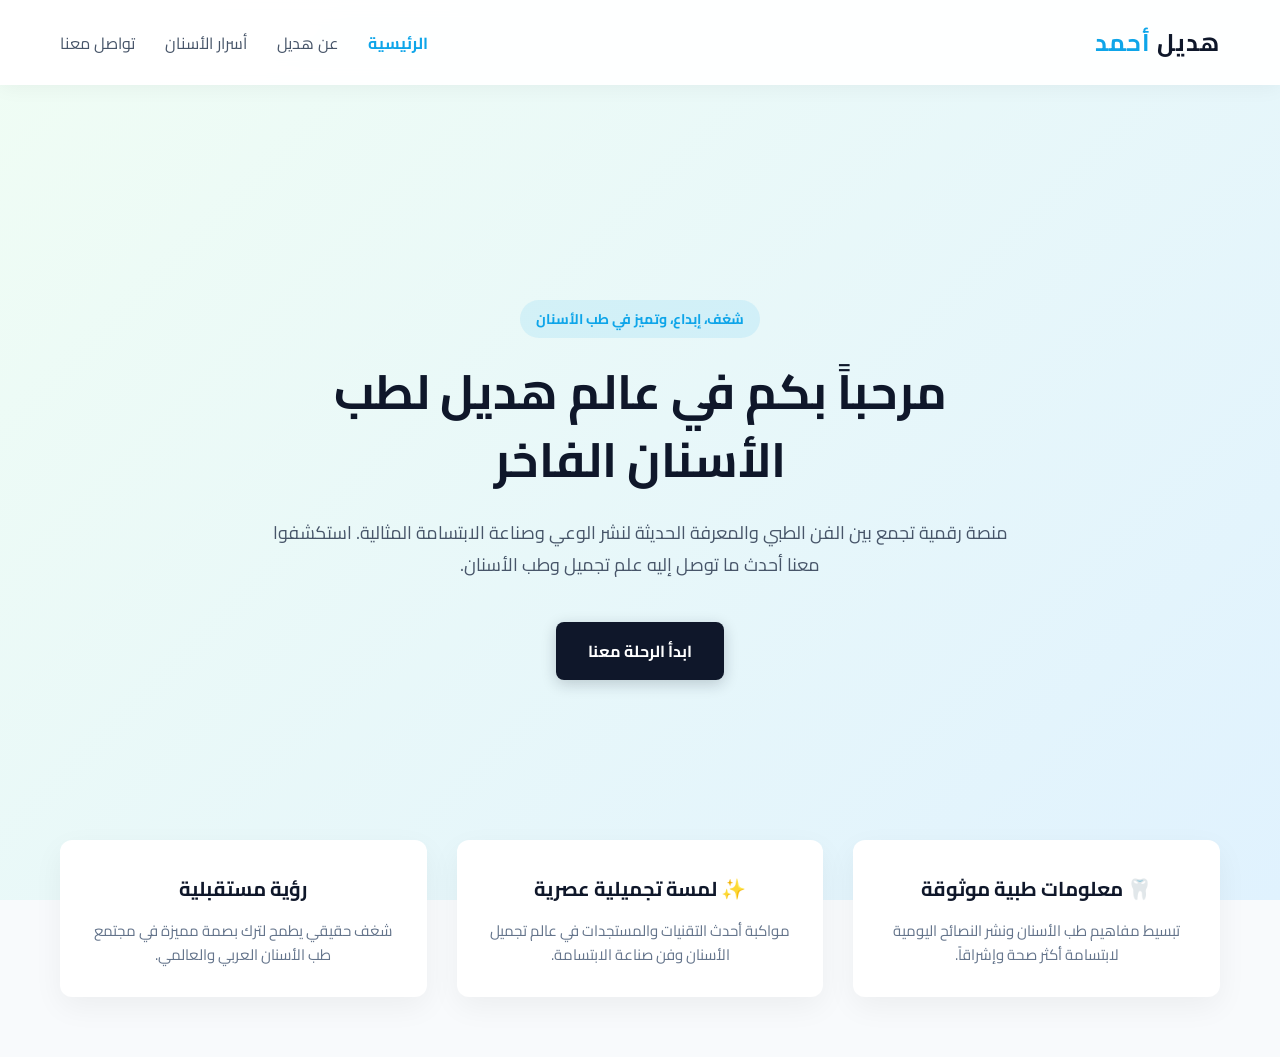
==== index.html @ 8df7dd19 "Add initial HTML structure for Hadeel Dental Hub" ====
<!DOCTYPE html>
<html lang="ar" dir="rtl">
<head>
    <meta charset="UTF-8">
    <meta name="viewport" content="width=device-width, initial-scale=1.0">
    <title>Hadeel Dental Hub | عالم هديل لطب الأسنان</title>
    <!-- استدعاء خط فريد وحديث من جوجل -->
    <link href="https://fonts.googleapis.com/css2?family=Cairo:wght@300;400;700&display=swap" rel="stylesheet">
    
    <style>
        /* إعدادات التصميم العامة */
        * {
            margin: 0;
            padding: 0;
            box-sizing: border-box;
            font-family: 'Cairo', sans-serif;
        }

        body {
            background-color: #f8fafc;
            color: #1e293b;
            overflow-x: hidden;
        }

        /* شريط التنقل (Navigation Bar) */
        header {
            background-color: rgba(255, 255, 255, 0.95);
            backdrop-filter: blur(10px);
            position: fixed;
            width: 100%;
            top: 0;
            z-index: 1000;
            box-shadow: 0 2px 20px rgba(0, 0, 0, 0.05);
        }

        .nav-container {
            max-width: 1200px;
            margin: 0 auto;
            display: flex;
            justify-content: space-between;
            align-items: center;
            padding: 20px;
        }

        .logo {
            font-size: 24px;
            font-weight: 700;
            color: #0f172a;
            letter-spacing: 1px;
        }

        .logo span {
            color: #0ea5e9; /* لمسة فيروزية */
        }

        .nav-links {
            list-style: none;
            display: flex;
            gap: 30px;
        }

        .nav-links a {
            text-decoration: none;
            color: #475569;
            font-weight: 400;
            transition: color 0.3s ease;
        }

        .nav-links a:hover, .nav-links a.active {
            color: #0ea5e9;
            font-weight: 700;
        }

        /* الواجهة الرئيسية (Hero Section) */
        .hero {
            height: 100vh;
            display: flex;
            align-items: center;
            background: linear-gradient(135deg, #f0fdf4 0%, #e0f2fe 100%);
            padding-top: 80px;
            position: relative;
        }

        .hero-content {
            max-width: 800px;
            margin: 0 auto;
            text-align: center;
            padding: 20px;
        }

        .hero-tag {
            background-color: rgba(14, 165, 233, 0.1);
            color: #0ea5e9;
            padding: 6px 16px;
            border-radius: 50px;
            font-size: 14px;
            display: inline-block;
            margin-bottom: 20px;
            font-weight: 700;
        }

        .hero h1 {
            font-size: 48px;
            color: #0f172a;
            line-height: 1.4;
            margin-bottom: 24px;
        }

        .hero p {
            font-size: 18px;
            color: #475569;
            margin-bottom: 40px;
            line-height: 1.8;
        }

        /* الأزرار الفخمة */
        .cta-btn {
            display: inline-block;
            padding: 14px 32px;
            background-color: #0f172a;
            color: #ffffff;
            text-decoration: none;
            border-radius: 8px;
            font-weight: 700;
            box-shadow: 0 4px 15px rgba(15, 23, 42, 0.2);
            transition: all 0.3s ease;
        }

        .cta-btn:hover {
            background-color: #0ea5e9;
            transform: translateY(-2px);
            box-shadow: 0 6px 20px rgba(14, 165, 233, 0.3);
        }

        /* قسم الميزات السريع */
        .quick-features {
            max-width: 1200px;
            margin: -60px auto 60px auto;
            position: relative;
            z-index: 10;
            display: grid;
            grid-template-columns: repeat(auto-fit, minmax(280px, 1fr));
            gap: 30px;
            padding: 0 20px;
        }

        .feature-card {
            background: #ffffff;
            padding: 30px;
            border-radius: 12px;
            box-shadow: 0 10px 30px rgba(0, 0, 0, 0.05);
            text-align: center;
            transition: transform 0.3s ease;
        }

        .feature-card:hover {
            transform: translateY(-5px);
        }

        .feature-card h3 {
            color: #0f172a;
            margin-bottom: 12px;
            font-size: 20px;
        }

        .feature-card p {
            color: #64748b;
            font-size: 15px;
            line-height: 1.6;
        }
    </style>
</head>
<body>

    <!-- شريط التنقل -->
    <header>
        <div class="nav-container">
            <div class="logo">هديل <span>أحمد</span></div>
            <ul class="nav-links">
                <li><a href="#" class="active">الرئيسية</a></li>
                <li><a href="#">عن هديل</a></li>
                <li><a href="#">أسرار الأسنان</a></li>
                <li><a href="#">تواصل معنا</a></li>
            </ul>
        </div>
    </header>

    <!-- الواجهة الترحيبية -->
    <section class="hero">
        <div class="hero-content">
            <span class="hero-tag">شغف، إبداع، وتميز في طب الأسنان</span>
            <h1>مرحباً بكم في عالم هديل لطب الأسنان الفاخر</h1>
            <p>منصة رقمية تجمع بين الفن الطبي والمعرفة الحديثة لنشر الوعي وصناعة الابتسامة المثالية. استكشفوا معنا أحدث ما توصل إليه علم تجميل وطب الأسنان.</p>
            <a href="#" class="cta-btn">ابدأ الرحلة معنا</a>
        </div>
    </section>

    <!-- بطاقات تعريفية سريعة -->
    <section class="quick-features">
        <div class="feature-card">
            <h3>🦷 معلومات طبية موثوقة</h3>
            <p>تبسيط مفاهيم طب الأسنان ونشر النصائح اليومية لابتسامة أكثر صحة وإشراقاً.</p>
        </div>
        <div class="feature-card">
            <h3>✨ لمسة تجميلية عصرية</h3>
            <p>مواكبة أحدث التقنيات والمستجدات في عالم تجميل الأسنان وفن صناعة الابتسامة.</p>
        </div>
        <div class="feature-card">
            <h3>رؤية مستقبلية</h3>
            <p>شغف حقيقي يطمح لترك بصمة مميزة في مجتمع طب الأسنان العربي والعالمي.</p>
        </div>
    </section>

</body>
</html>
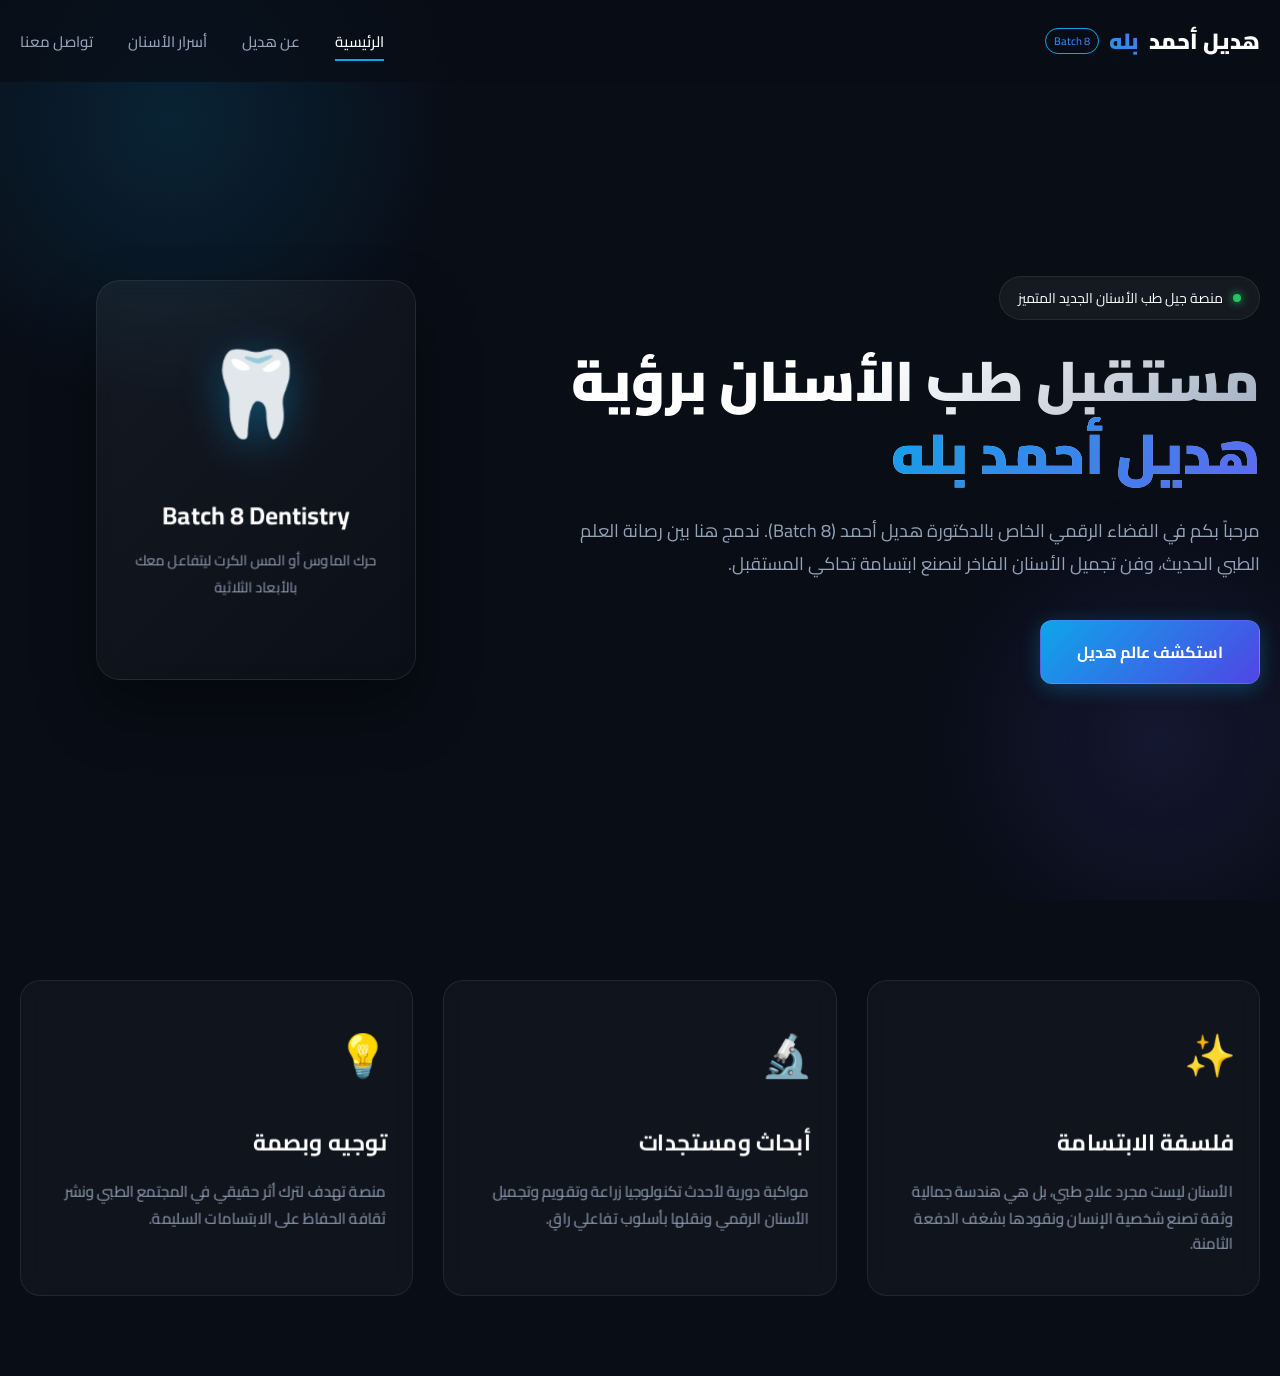
==== commit bcbd08f9: "Update index.html" ====
--- a/index.html
+++ b/index.html
@@ -3,38 +3,87 @@
 <head>
     <meta charset="UTF-8">
     <meta name="viewport" content="width=device-width, initial-scale=1.0">
-    <title>Hadeel Dental Hub | عالم هديل لطب الأسنان</title>
-    <!-- استدعاء خط فريد وحديث من جوجل -->
-    <link href="https://fonts.googleapis.com/css2?family=Cairo:wght@300;400;700&display=swap" rel="stylesheet">
+    <title>Hadeel Ahmed | Dental Excellence - Batch 8</title>
+    <link href="https://fonts.googleapis.com/css2?family=Cairo:wght@300;500;700;900&display=swap" rel="stylesheet">
     
     <style>
-        /* إعدادات التصميم العامة */
+        :root {
+            --primary: #0ea5e9;
+            --primary-glow: rgba(14, 165, 233, 0.15);
+            --bg-dark: #090d16;
+            --card-bg: rgba(255, 255, 255, 0.03);
+            --card-border: rgba(255, 255, 255, 0.08);
+            --text-light: #f8fafc;
+            --text-muted: #94a3b8;
+        }
+
         * {
             margin: 0;
             padding: 0;
             box-sizing: border-box;
             font-family: 'Cairo', sans-serif;
+            scroll-behavior: smooth;
         }
 
         body {
-            background-color: #f8fafc;
-            color: #1e293b;
+            background-color: var(--bg-dark);
+            color: var(--text-light);
             overflow-x: hidden;
-        }
-
-        /* شريط التنقل (Navigation Bar) */
+            position: relative;
+        }
+
+        /* خلفية سينمائية متحركة */
+        .bg-glows {
+            position: fixed;
+            width: 100vw;
+            height: 100vh;
+            top: 0;
+            left: 0;
+            z-index: -1;
+            overflow: hidden;
+            pointer-events: none;
+        }
+
+        .glow-1 {
+            position: absolute;
+            top: -20%;
+            left: -10%;
+            width: 600px;
+            height: 600px;
+            background: radial-gradient(circle, rgba(14, 165, 233, 0.15) 0%, transparent 70%);
+            animation: floatGlow 12s infinite alternate ease-in-out;
+        }
+
+        .glow-2 {
+            position: absolute;
+            bottom: -10%;
+            right: -10%;
+            width: 500px;
+            height: 500px;
+            background: radial-gradient(circle, rgba(99, 102, 241, 0.12) 0%, transparent 70%);
+            animation: floatGlow 8s infinite alternate-reverse ease-in-out;
+        }
+
+        @keyframes floatGlow {
+            0% { transform: translate(0, 0) scale(1); }
+            100% { transform: translate(50px, 40px) scale(1.2); }
+        }
+
+        /* شريط تنقل ذكي ومتجاوب */
         header {
-            background-color: rgba(255, 255, 255, 0.95);
-            backdrop-filter: blur(10px);
+            background: rgba(9, 13, 22, 0.7);
+            backdrop-filter: blur(20px);
+            -webkit-backdrop-filter: blur(20px);
+            border-bottom: 1px border var(--card-border);
             position: fixed;
             width: 100%;
             top: 0;
             z-index: 1000;
-            box-shadow: 0 2px 20px rgba(0, 0, 0, 0.05);
+            transition: all 0.3s ease;
         }
 
         .nav-container {
-            max-width: 1200px;
+            max-width: 1300px;
             margin: 0 auto;
             display: flex;
             justify-content: space-between;
@@ -43,139 +92,332 @@
         }
 
         .logo {
+            font-size: 22px;
+            font-weight: 900;
+            color: #fff;
+            text-decoration: none;
+            display: flex;
+            align-items: center;
+            gap: 10px;
+        }
+
+        .logo span {
+            color: var(--primary);
+            background: linear-gradient(45deg, #0ea5e9, #6366f1);
+            -webkit-background-clip: text;
+            -webkit-text-fill-color: transparent;
+        }
+
+        .batch-badge {
+            font-size: 11px;
+            background: rgba(14, 165, 233, 0.2);
+            border: 1px solid var(--primary);
+            color: var(--primary);
+            padding: 2px 8px;
+            border-radius: 20px;
+            font-weight: 500;
+        }
+
+        .nav-links {
+            list-style: none;
+            display: flex;
+            gap: 35px;
+        }
+
+        .nav-links a {
+            text-decoration: none;
+            color: var(--text-muted);
+            font-weight: 500;
+            font-size: 15px;
+            transition: all 0.3s ease;
+            position: relative;
+            padding: 5px 0;
+        }
+
+        .nav-links a::after {
+            content: '';
+            position: absolute;
+            bottom: 0;
+            left: 0;
+            width: 0;
+            height: 2px;
+            background: var(--primary);
+            transition: width 0.3s ease;
+        }
+
+        .nav-links a:hover::after, .nav-links a.active::after {
+            width: 100%;
+        }
+
+        .nav-links a:hover, .nav-links a.active {
+            color: #fff;
+        }
+
+        /* واجهة الـ Hero المستقبلية */
+        .hero {
+            min-height: 100vh;
+            display: flex;
+            align-items: center;
+            padding: 120px 20px 60px 20px;
+            max-width: 1300px;
+            margin: 0 auto;
+        }
+
+        .hero-grid {
+            display: grid;
+            grid-template-columns: 1.2fr 0.8fr;
+            gap: 60px;
+            align-items: center;
+            width: 100%;
+        }
+
+        .hero-text {
+            text-align: right;
+        }
+
+        .hero-tag {
+            background: rgba(255, 255, 255, 0.05);
+            border: 1px solid var(--card-border);
+            color: #fff;
+            padding: 8px 18px;
+            border-radius: 50px;
+            font-size: 14px;
+            display: inline-flex;
+            align-items: center;
+            gap: 10px;
+            margin-bottom: 25px;
+            backdrop-filter: blur(5px);
+        }
+
+        .hero-tag .dot {
+            width: 8px;
+            height: 8px;
+            background: #22c55e;
+            border-radius: 50%;
+            box-shadow: 0 0 10px #22c55e;
+            animation: pulse 1.5s infinite;
+        }
+
+        @keyframes pulse {
+            0% { transform: scale(0.9); opacity: 0.7; }
+            50% { transform: scale(1.2); opacity: 1; }
+            100% { transform: scale(0.9); opacity: 0.7; }
+        }
+
+        .hero h1 {
+            font-size: clamp(32px, 5vw, 56px);
+            font-weight: 900;
+            line-height: 1.3;
+            margin-bottom: 25px;
+            background: linear-gradient(135deg, #ffffff 40%, #94a3b8 100%);
+            -webkit-background-clip: text;
+            -webkit-text-fill-color: transparent;
+        }
+
+        .hero h1 span {
+            background: linear-gradient(135deg, #0ea5e9 0%, #6366f1 100%);
+            -webkit-background-clip: text;
+            -webkit-text-fill-color: transparent;
+        }
+
+        .hero p {
+            font-size: 18px;
+            color: var(--text-muted);
+            line-height: 1.8;
+            margin-bottom: 40px;
+            max-width: 700px;
+        }
+
+        .cta-group {
+            display: flex;
+            gap: 20px;
+        }
+
+        .btn-premium {
+            padding: 16px 36px;
+            background: linear-gradient(135deg, #0ea5e9 0%, #4f46e5 100%);
+            color: #fff;
+            text-decoration: none;
+            border-radius: 12px;
+            font-weight: 700;
+            box-shadow: 0 4px 20px rgba(14, 165, 233, 0.3);
+            transition: all 0.3s ease;
+            border: 1px solid rgba(255, 255, 255, 0.1);
+        }
+
+        .btn-premium:hover {
+            transform: translateY(-3px);
+            box-shadow: 0 8px 30px rgba(14, 165, 233, 0.5);
+        }
+
+        /* العنصر ثلاثي الأبعاد التفاعلي الصامت في الجانب */
+        .hero-visual {
+            display: flex;
+            justify-content: center;
+            align-items: center;
+            position: relative;
+        }
+
+        .interactive-3d-card {
+            width: 320px;
+            height: 400px;
+            background: linear-gradient(135deg, rgba(255,255,255,0.05) 0%, rgba(255,255,255,0.01) 100%);
+            border: 1px solid var(--card-border);
+            border-radius: 24px;
+            position: relative;
+            transform-style: preserve-3d;
+            perspective: 1000px;
+            display: flex;
+            flex-direction: column;
+            justify-content: center;
+            align-items: center;
+            padding: 30px;
+            backdrop-filter: blur(10px);
+            cursor: pointer;
+            box-shadow: 0 30px 60px rgba(0,0,0,0.4);
+        }
+
+        /* أيقونة مجسمة تطفو بداخل الكارت */
+        .tooth-icon-3d {
+            font-size: 80px;
+            margin-bottom: 20px;
+            filter: drop-shadow(0 10px 20px rgba(14, 165, 233, 0.4));
+            transform: translateZ(50px);
+            animation: floating 4s infinite ease-in-out;
+        }
+
+        @keyframes floating {
+            0% { transform: translateZ(50px) translateY(0px); }
+            50% { transform: translateZ(50px) translateY(-15px); }
+            100% { transform: translateZ(50px) translateY(0px); }
+        }
+
+        .interactive-3d-card h3 {
             font-size: 24px;
             font-weight: 700;
-            color: #0f172a;
-            letter-spacing: 1px;
-        }
-
-        .logo span {
-            color: #0ea5e9; /* لمسة فيروزية */
-        }
-
-        .nav-links {
-            list-style: none;
-            display: flex;
+            color: #fff;
+            transform: translateZ(30px);
+            margin-bottom: 10px;
+        }
+
+        .interactive-3d-card p {
+            font-size: 14px;
+            color: var(--text-muted);
+            text-align: center;
+            transform: translateZ(20px);
+        }
+
+        /* قسم الميزات الحركية ثلاثية الأبعاد */
+        .features-section {
+            max-width: 1300px;
+            margin: 0 auto;
+            padding: 80px 20px;
+        }
+
+        .grid-3d {
+            display: grid;
+            grid-template-columns: repeat(auto-fit, minmax(300px, 1fr));
             gap: 30px;
         }
 
-        .nav-links a {
-            text-decoration: none;
-            color: #475569;
-            font-weight: 400;
-            transition: color 0.3s ease;
-        }
-
-        .nav-links a:hover, .nav-links a.active {
-            color: #0ea5e9;
+        .card-3d {
+            background: var(--card-bg);
+            border: 1px solid var(--card-border);
+            padding: 40px 30px;
+            border-radius: 20px;
+            backdrop-filter: blur(10px);
+            transform-style: preserve-3d;
+            perspective: 1000px;
+            transition: border-color 0.3s ease, box-shadow 0.3s ease;
+            cursor: pointer;
+        }
+
+        .card-3d:hover {
+            border-color: rgba(14, 165, 233, 0.4);
+            box-shadow: 0 20px 40px rgba(0, 0, 0, 0.3);
+        }
+
+        .card-3d .icon {
+            font-size: 40px;
+            margin-bottom: 25px;
+            transform: translateZ(40px);
+            display: inline-block;
+        }
+
+        .card-3d h3 {
+            font-size: 22px;
             font-weight: 700;
-        }
-
-        /* الواجهة الرئيسية (Hero Section) */
-        .hero {
-            height: 100vh;
-            display: flex;
-            align-items: center;
-            background: linear-gradient(135deg, #f0fdf4 0%, #e0f2fe 100%);
-            padding-top: 80px;
-            position: relative;
-        }
-
-        .hero-content {
-            max-width: 800px;
-            margin: 0 auto;
-            text-align: center;
-            padding: 20px;
-        }
-
-        .hero-tag {
-            background-color: rgba(14, 165, 233, 0.1);
-            color: #0ea5e9;
-            padding: 6px 16px;
-            border-radius: 50px;
-            font-size: 14px;
-            display: inline-block;
-            margin-bottom: 20px;
-            font-weight: 700;
-        }
-
-        .hero h1 {
-            font-size: 48px;
-            color: #0f172a;
-            line-height: 1.4;
-            margin-bottom: 24px;
-        }
-
-        .hero p {
-            font-size: 18px;
-            color: #475569;
-            margin-bottom: 40px;
-            line-height: 1.8;
-        }
-
-        /* الأزرار الفخمة */
-        .cta-btn {
-            display: inline-block;
-            padding: 14px 32px;
-            background-color: #0f172a;
-            color: #ffffff;
-            text-decoration: none;
-            border-radius: 8px;
-            font-weight: 700;
-            box-shadow: 0 4px 15px rgba(15, 23, 42, 0.2);
-            transition: all 0.3s ease;
-        }
-
-        .cta-btn:hover {
-            background-color: #0ea5e9;
-            transform: translateY(-2px);
-            box-shadow: 0 6px 20px rgba(14, 165, 233, 0.3);
-        }
-
-        /* قسم الميزات السريع */
-        .quick-features {
-            max-width: 1200px;
-            margin: -60px auto 60px auto;
-            position: relative;
-            z-index: 10;
-            display: grid;
-            grid-template-columns: repeat(auto-fit, minmax(280px, 1fr));
-            gap: 30px;
-            padding: 0 20px;
-        }
-
-        .feature-card {
-            background: #ffffff;
-            padding: 30px;
-            border-radius: 12px;
-            box-shadow: 0 10px 30px rgba(0, 0, 0, 0.05);
-            text-align: center;
-            transition: transform 0.3s ease;
-        }
-
-        .feature-card:hover {
-            transform: translateY(-5px);
-        }
-
-        .feature-card h3 {
-            color: #0f172a;
-            margin-bottom: 12px;
-            font-size: 20px;
-        }
-
-        .feature-card p {
-            color: #64748b;
+            margin-bottom: 15px;
+            color: #fff;
+            transform: translateZ(30px);
+        }
+
+        .card-3d p {
+            color: var(--text-muted);
             font-size: 15px;
-            line-height: 1.6;
+            line-height: 1.7;
+            transform: translateZ(20px);
+        }
+
+        /* التجاوب التام مع الهواتف (Responsive Design) */
+        @media (max-width: 968px) {
+            .hero-grid {
+                grid-template-columns: 1fr;
+                gap: 50px;
+                text-align: center;
+            }
+            .hero-text {
+                text-align: center;
+                display: flex;
+                flex-direction: column;
+                align-items: center;
+            }
+            .cta-group {
+                justify-content: center;
+            }
+            .hero-visual {
+                order: -1; /* رفع الكارت التفاعلي للأعلى في الموبايل ليعطي شكلاً رائعاً */
+            }
+        }
+
+        @media (max-width: 600px) {
+            .nav-container {
+                flex-direction: column;
+                gap: 15px;
+                padding: 15px;
+            }
+            .nav-links {
+                gap: 20px;
+                width: 100%;
+                justify-content: center;
+                background: rgba(255, 255, 255, 0.03);
+                padding: 10px;
+                border-radius: 10px;
+                border: 1px solid var(--card-border);
+            }
+            .nav-links a {
+                font-size: 14px;
+            }
+            .interactive-3d-card {
+                width: 280px;
+                height: 350px;
+            }
         }
     </style>
 </head>
 <body>
 
-    <!-- شريط التنقل -->
+    <div class="bg-glows">
+        <div class="glow-1"></div>
+        <div class="glow-2"></div>
+    </div>
+
     <header>
         <div class="nav-container">
-            <div class="logo">هديل <span>أحمد</span></div>
+            <a href="#" class="logo">
+                هديل أحمد <span>بله</span>
+                <span class="batch-badge">Batch 8</span>
+            </a>
             <ul class="nav-links">
                 <li><a href="#" class="active">الرئيسية</a></li>
                 <li><a href="#">عن هديل</a></li>
@@ -185,31 +427,84 @@
         </div>
     </header>
 
-    <!-- الواجهة الترحيبية -->
     <section class="hero">
-        <div class="hero-content">
-            <span class="hero-tag">شغف، إبداع، وتميز في طب الأسنان</span>
-            <h1>مرحباً بكم في عالم هديل لطب الأسنان الفاخر</h1>
-            <p>منصة رقمية تجمع بين الفن الطبي والمعرفة الحديثة لنشر الوعي وصناعة الابتسامة المثالية. استكشفوا معنا أحدث ما توصل إليه علم تجميل وطب الأسنان.</p>
-            <a href="#" class="cta-btn">ابدأ الرحلة معنا</a>
+        <div class="hero-grid">
+            
+            <div class="hero-text">
+                <div class="hero-tag">
+                    <div class="dot"></div>
+                    منصة جيل طب الأسنان الجديد المتميز
+                </div>
+                <h1>مستقبل طب الأسنان برؤية <span>هديل أحمد بله</span></h1>
+                <p>مرحباً بكم في الفضاء الرقمي الخاص بالدكتورة هديل أحمد (Batch 8). ندمج هنا بين رصانة العلم الطبي الحديث، وفن تجميل الأسنان الفاخر لنصنع ابتسامة تحاكي المستقبل.</p>
+                <div class="cta-group">
+                    <a href="#" class="btn-premium">استكشف عالم هديل</a>
+                </div>
+            </div>
+
+            <div class="hero-visual">
+                <div class="interactive-3d-card elements-3d">
+                    <div class="tooth-icon-3d">🦷</div>
+                    <h3>Batch 8 Dentistry</h3>
+                    <p>حرك الماوس أو المس الكرت ليتفاعل معك بالأبعاد الثلاثية</p>
+                </div>
+            </div>
+
         </div>
     </section>
 
-    <!-- بطاقات تعريفية سريعة -->
-    <section class="quick-features">
-        <div class="feature-card">
-            <h3>🦷 معلومات طبية موثوقة</h3>
-            <p>تبسيط مفاهيم طب الأسنان ونشر النصائح اليومية لابتسامة أكثر صحة وإشراقاً.</p>
-        </div>
-        <div class="feature-card">
-            <h3>✨ لمسة تجميلية عصرية</h3>
-            <p>مواكبة أحدث التقنيات والمستجدات في عالم تجميل الأسنان وفن صناعة الابتسامة.</p>
-        </div>
-        <div class="feature-card">
-            <h3>رؤية مستقبلية</h3>
-            <p>شغف حقيقي يطمح لترك بصمة مميزة في مجتمع طب الأسنان العربي والعالمي.</p>
+    <section class="features-section">
+        <div class="grid-3d">
+            
+            <div class="card-3d elements-3d">
+                <div class="icon">✨</div>
+                <h3>فلسفة الابتسامة</h3>
+                <p>الأسنان ليست مجرد علاج طبي، بل هي هندسة جمالية وثقة تصنع شخصية الإنسان ونقودها بشغف الدفعة الثامنة.</p>
+            </div>
+
+            <div class="card-3d elements-3d">
+                <div class="icon">🔬</div>
+                <h3>أبحاث ومستجدات</h3>
+                <p>مواكبة دورية لأحدث تكنولوجيا زراعة وتقويم وتجميل الأسنان الرقمي ونقلها بأسلوب تفاعلي راقٍ.</p>
+            </div>
+
+            <div class="card-3d elements-3d">
+                <div class="icon">💡</div>
+                <h3>توجيه وبصمة</h3>
+                <p>منصة تهدف لترك أثر حقيقي في المجتمع الطبي ونشر ثقافة الحفاظ على الابتسامات السليمة.</p>
+            </div>
+
         </div>
     </section>
 
+    <script>
+        const cards = document.querySelectorAll('.elements-3d');
+        
+        cards.forEach(card => {
+            card.addEventListener('mousemove', (e) => {
+                const rect = card.getBoundingClientRect();
+                const x = e.clientX - rect.left;
+                const y = e.clientY - rect.top;
+                
+                const xc = rect.width / 2;
+                const yc = rect.height / 2;
+                
+                // حساب زاوية الميلان بناءً على موقع الفأرة
+                const angleX = (yc - y) / 10; 
+                const angleY = (x - xc) / 10;
+                
+                card.style.transform = `perspective(1000px) rotateX(${angleX}deg) rotateY(${angleY}deg) scale(1.02)`;
+            });
+            
+            card.addEventListener('mouseleave', () => {
+                card.style.transform = 'perspective(1000px) rotateX(0deg) rotateY(0deg) scale(1)';
+                card.style.transition = 'all 0.5s ease';
+            });
+
+            card.addEventListener('mouseenter', () => {
+                card.style.transition = 'none';
+            });
+        });
+    </script>
 </body>
-</html>
+</html>
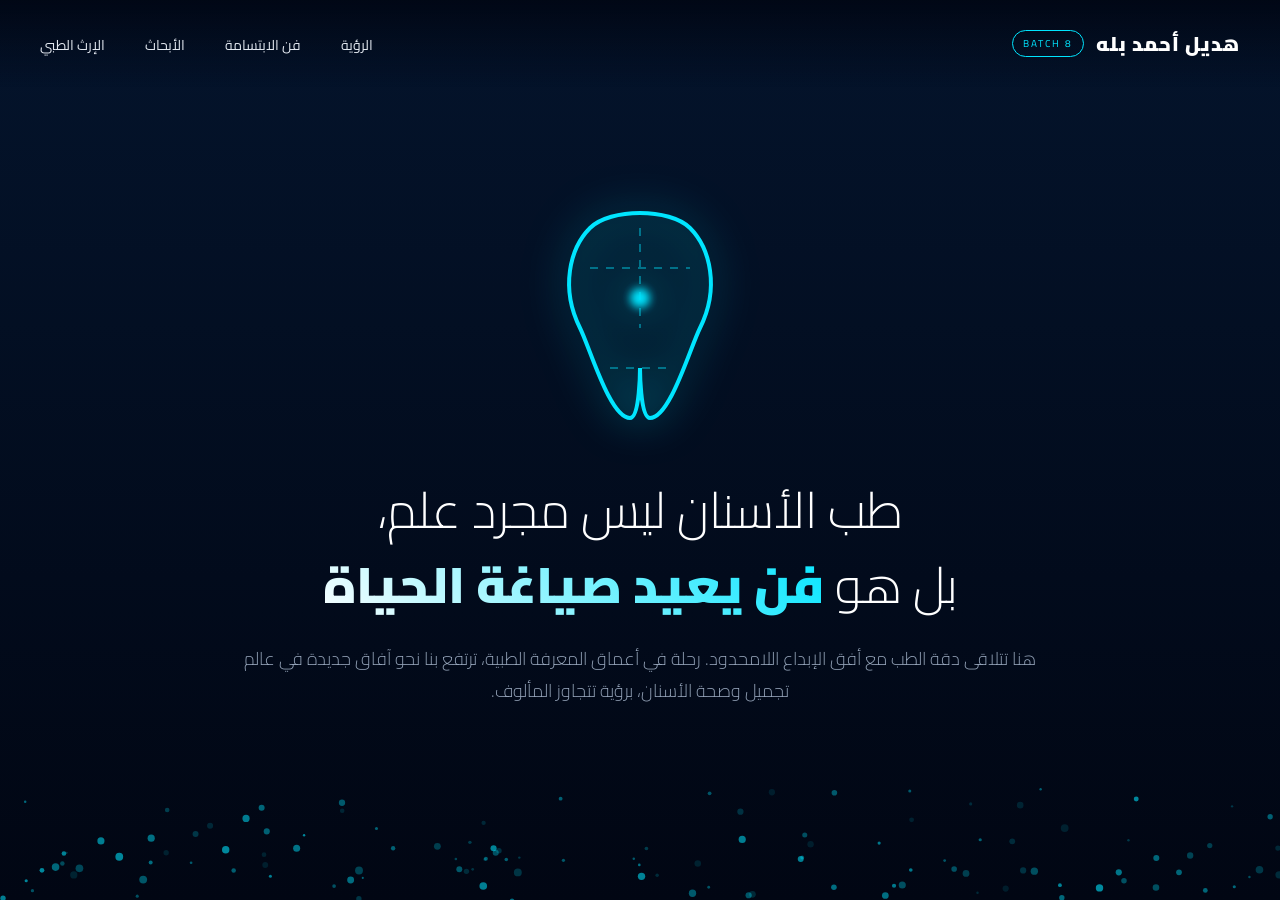
==== commit fd8cc7b1: "Update index.html" ====
--- a/index.html
+++ b/index.html
@@ -3,17 +3,16 @@
 <head>
     <meta charset="UTF-8">
     <meta name="viewport" content="width=device-width, initial-scale=1.0">
-    <title>Hadeel Ahmed | Dental Excellence - Batch 8</title>
-    <link href="https://fonts.googleapis.com/css2?family=Cairo:wght@300;500;700;900&display=swap" rel="stylesheet">
+    <title>مؤسسة هديل أحمد بله | Batch 8</title>
+    <link href="https://fonts.googleapis.com/css2?family=Cairo:wght@300;400;700;900&display=swap" rel="stylesheet">
     
     <style>
         :root {
-            --primary: #0ea5e9;
-            --primary-glow: rgba(14, 165, 233, 0.15);
-            --bg-dark: #090d16;
-            --card-bg: rgba(255, 255, 255, 0.03);
-            --card-border: rgba(255, 255, 255, 0.08);
-            --text-light: #f8fafc;
+            --primary-glow: #00e5ff;
+            --secondary-glow: #0077ff;
+            --bg-deep: #010613;
+            --bg-ocean: #04142c;
+            --text-light: #e2e8f0;
             --text-muted: #94a3b8;
         }
 
@@ -22,489 +21,292 @@
             padding: 0;
             box-sizing: border-box;
             font-family: 'Cairo', sans-serif;
-            scroll-behavior: smooth;
         }
 
         body {
-            background-color: var(--bg-dark);
+            background: linear-gradient(to top, var(--bg-deep), var(--bg-ocean));
             color: var(--text-light);
             overflow-x: hidden;
-            position: relative;
-        }
-
-        /* خلفية سينمائية متحركة */
-        .bg-glows {
+            min-height: 100vh;
+        }
+
+        /* خلفية الجسيمات السحرية (فقاعات تتحول لنجوم) */
+        #magicCanvas {
             position: fixed;
-            width: 100vw;
-            height: 100vh;
             top: 0;
             left: 0;
+            width: 100%;
+            height: 100%;
             z-index: -1;
-            overflow: hidden;
             pointer-events: none;
         }
 
-        .glow-1 {
-            position: absolute;
-            top: -20%;
-            left: -10%;
-            width: 600px;
-            height: 600px;
-            background: radial-gradient(circle, rgba(14, 165, 233, 0.15) 0%, transparent 70%);
-            animation: floatGlow 12s infinite alternate ease-in-out;
-        }
-
-        .glow-2 {
-            position: absolute;
-            bottom: -10%;
-            right: -10%;
-            width: 500px;
-            height: 500px;
-            background: radial-gradient(circle, rgba(99, 102, 241, 0.12) 0%, transparent 70%);
-            animation: floatGlow 8s infinite alternate-reverse ease-in-out;
-        }
-
-        @keyframes floatGlow {
-            0% { transform: translate(0, 0) scale(1); }
-            100% { transform: translate(50px, 40px) scale(1.2); }
-        }
-
-        /* شريط تنقل ذكي ومتجاوب */
+        /* شريط التنقل الهادئ */
         header {
-            background: rgba(9, 13, 22, 0.7);
-            backdrop-filter: blur(20px);
-            -webkit-backdrop-filter: blur(20px);
-            border-bottom: 1px border var(--card-border);
+            padding: 25px 40px;
             position: fixed;
             width: 100%;
             top: 0;
-            z-index: 1000;
-            transition: all 0.3s ease;
-        }
-
-        .nav-container {
-            max-width: 1300px;
-            margin: 0 auto;
+            z-index: 100;
             display: flex;
             justify-content: space-between;
             align-items: center;
-            padding: 20px;
-        }
-
-        .logo {
-            font-size: 22px;
+            background: linear-gradient(to bottom, rgba(1, 6, 19, 0.9), transparent);
+        }
+
+        .brand {
+            display: flex;
+            align-items: center;
+            gap: 12px;
+            text-decoration: none;
+            opacity: 0;
+            animation: fadeInDown 1.5s ease forwards 1s;
+        }
+
+        .brand h2 {
+            font-size: 20px;
             font-weight: 900;
             color: #fff;
+            letter-spacing: 1px;
+        }
+
+        .batch {
+            font-size: 10px;
+            border: 1px solid var(--primary-glow);
+            color: var(--primary-glow);
+            padding: 3px 10px;
+            border-radius: 20px;
+            letter-spacing: 2px;
+            text-transform: uppercase;
+        }
+
+        .nav-links {
+            display: flex;
+            gap: 40px;
+            list-style: none;
+            opacity: 0;
+            animation: fadeInDown 1.5s ease forwards 1.5s;
+        }
+
+        .nav-links a {
+            color: var(--text-light);
             text-decoration: none;
-            display: flex;
-            align-items: center;
-            gap: 10px;
-        }
-
-        .logo span {
-            color: var(--primary);
-            background: linear-gradient(45deg, #0ea5e9, #6366f1);
-            -webkit-background-clip: text;
-            -webkit-text-fill-color: transparent;
-        }
-
-        .batch-badge {
-            font-size: 11px;
-            background: rgba(14, 165, 233, 0.2);
-            border: 1px solid var(--primary);
-            color: var(--primary);
-            padding: 2px 8px;
-            border-radius: 20px;
-            font-weight: 500;
-        }
-
-        .nav-links {
-            list-style: none;
-            display: flex;
-            gap: 35px;
-        }
-
-        .nav-links a {
-            text-decoration: none;
-            color: var(--text-muted);
-            font-weight: 500;
-            font-size: 15px;
-            transition: all 0.3s ease;
+            font-size: 14px;
+            font-weight: 400;
+            transition: color 0.4s ease;
             position: relative;
-            padding: 5px 0;
-        }
-
-        .nav-links a::after {
-            content: '';
-            position: absolute;
-            bottom: 0;
-            left: 0;
-            width: 0;
-            height: 2px;
-            background: var(--primary);
-            transition: width 0.3s ease;
-        }
-
-        .nav-links a:hover::after, .nav-links a.active::after {
-            width: 100%;
-        }
-
-        .nav-links a:hover, .nav-links a.active {
-            color: #fff;
-        }
-
-        /* واجهة الـ Hero المستقبلية */
+        }
+
+        .nav-links a:hover {
+            color: var(--primary-glow);
+        }
+
+        /* الواجهة الرئيسية والمجسم الرقمي */
         .hero {
-            min-height: 100vh;
-            display: flex;
-            align-items: center;
-            padding: 120px 20px 60px 20px;
-            max-width: 1300px;
-            margin: 0 auto;
-        }
-
-        .hero-grid {
-            display: grid;
-            grid-template-columns: 1.2fr 0.8fr;
-            gap: 60px;
-            align-items: center;
-            width: 100%;
-        }
-
-        .hero-text {
-            text-align: right;
-        }
-
-        .hero-tag {
-            background: rgba(255, 255, 255, 0.05);
-            border: 1px solid var(--card-border);
-            color: #fff;
-            padding: 8px 18px;
-            border-radius: 50px;
-            font-size: 14px;
-            display: inline-flex;
-            align-items: center;
-            gap: 10px;
-            margin-bottom: 25px;
-            backdrop-filter: blur(5px);
-        }
-
-        .hero-tag .dot {
-            width: 8px;
-            height: 8px;
-            background: #22c55e;
-            border-radius: 50%;
-            box-shadow: 0 0 10px #22c55e;
-            animation: pulse 1.5s infinite;
-        }
-
-        @keyframes pulse {
-            0% { transform: scale(0.9); opacity: 0.7; }
-            50% { transform: scale(1.2); opacity: 1; }
-            100% { transform: scale(0.9); opacity: 0.7; }
-        }
-
-        .hero h1 {
-            font-size: clamp(32px, 5vw, 56px);
-            font-weight: 900;
-            line-height: 1.3;
-            margin-bottom: 25px;
-            background: linear-gradient(135deg, #ffffff 40%, #94a3b8 100%);
-            -webkit-background-clip: text;
-            -webkit-text-fill-color: transparent;
-        }
-
-        .hero h1 span {
-            background: linear-gradient(135deg, #0ea5e9 0%, #6366f1 100%);
-            -webkit-background-clip: text;
-            -webkit-text-fill-color: transparent;
-        }
-
-        .hero p {
-            font-size: 18px;
-            color: var(--text-muted);
-            line-height: 1.8;
-            margin-bottom: 40px;
-            max-width: 700px;
-        }
-
-        .cta-group {
-            display: flex;
-            gap: 20px;
-        }
-
-        .btn-premium {
-            padding: 16px 36px;
-            background: linear-gradient(135deg, #0ea5e9 0%, #4f46e5 100%);
-            color: #fff;
-            text-decoration: none;
-            border-radius: 12px;
-            font-weight: 700;
-            box-shadow: 0 4px 20px rgba(14, 165, 233, 0.3);
-            transition: all 0.3s ease;
-            border: 1px solid rgba(255, 255, 255, 0.1);
-        }
-
-        .btn-premium:hover {
-            transform: translateY(-3px);
-            box-shadow: 0 8px 30px rgba(14, 165, 233, 0.5);
-        }
-
-        /* العنصر ثلاثي الأبعاد التفاعلي الصامت في الجانب */
-        .hero-visual {
-            display: flex;
-            justify-content: center;
-            align-items: center;
-            position: relative;
-        }
-
-        .interactive-3d-card {
-            width: 320px;
-            height: 400px;
-            background: linear-gradient(135deg, rgba(255,255,255,0.05) 0%, rgba(255,255,255,0.01) 100%);
-            border: 1px solid var(--card-border);
-            border-radius: 24px;
-            position: relative;
-            transform-style: preserve-3d;
-            perspective: 1000px;
+            height: 100vh;
             display: flex;
             flex-direction: column;
             justify-content: center;
             align-items: center;
-            padding: 30px;
-            backdrop-filter: blur(10px);
+            text-align: center;
+            position: relative;
+            padding: 0 20px;
+        }
+
+        /* حاوية السن الرقمي - تطفو من الأسفل */
+        .digital-tooth-container {
+            position: relative;
+            width: 200px;
+            height: 250px;
+            margin-bottom: 30px;
+            opacity: 0;
+            transform: translateY(150px);
+            animation: riseFromTheDeep 3s cubic-bezier(0.2, 0.8, 0.2, 1) forwards 0.5s, floatSoftly 6s ease-in-out infinite 3.5s;
             cursor: pointer;
-            box-shadow: 0 30px 60px rgba(0,0,0,0.4);
-        }
-
-        /* أيقونة مجسمة تطفو بداخل الكارت */
-        .tooth-icon-3d {
-            font-size: 80px;
+            perspective: 1000px;
+        }
+
+        /* رسم السن الرقمي باستخدام SVG */
+        .tooth-svg {
+            width: 100%;
+            height: 100%;
+            filter: drop-shadow(0 0 20px rgba(0, 229, 255, 0.6));
+            transition: transform 0.4s ease, filter 0.4s ease;
+        }
+
+        .digital-tooth-container:hover .tooth-svg {
+            filter: drop-shadow(0 0 40px rgba(0, 229, 255, 0.9));
+        }
+
+        /* نصوص الواجهة الصامتة والفخمة */
+        .hero-content {
+            max-width: 800px;
+            opacity: 0;
+            transform: translateY(30px);
+            animation: fadeInUp 2s ease forwards 2s;
+        }
+
+        .hero-content h1 {
+            font-size: clamp(30px, 4vw, 50px);
+            font-weight: 300;
+            line-height: 1.5;
             margin-bottom: 20px;
-            filter: drop-shadow(0 10px 20px rgba(14, 165, 233, 0.4));
-            transform: translateZ(50px);
-            animation: floating 4s infinite ease-in-out;
-        }
-
-        @keyframes floating {
-            0% { transform: translateZ(50px) translateY(0px); }
-            50% { transform: translateZ(50px) translateY(-15px); }
-            100% { transform: translateZ(50px) translateY(0px); }
-        }
-
-        .interactive-3d-card h3 {
-            font-size: 24px;
-            font-weight: 700;
             color: #fff;
-            transform: translateZ(30px);
-            margin-bottom: 10px;
-        }
-
-        .interactive-3d-card p {
-            font-size: 14px;
+        }
+
+        .hero-content h1 strong {
+            font-weight: 900;
+            background: linear-gradient(45deg, #fff, var(--primary-glow));
+            -webkit-background-clip: text;
+            -webkit-text-fill-color: transparent;
+        }
+
+        .hero-content p {
+            font-size: 18px;
             color: var(--text-muted);
-            text-align: center;
-            transform: translateZ(20px);
-        }
-
-        /* قسم الميزات الحركية ثلاثية الأبعاد */
-        .features-section {
-            max-width: 1300px;
-            margin: 0 auto;
-            padding: 80px 20px;
-        }
-
-        .grid-3d {
-            display: grid;
-            grid-template-columns: repeat(auto-fit, minmax(300px, 1fr));
-            gap: 30px;
-        }
-
-        .card-3d {
-            background: var(--card-bg);
-            border: 1px solid var(--card-border);
-            padding: 40px 30px;
-            border-radius: 20px;
-            backdrop-filter: blur(10px);
-            transform-style: preserve-3d;
-            perspective: 1000px;
-            transition: border-color 0.3s ease, box-shadow 0.3s ease;
-            cursor: pointer;
-        }
-
-        .card-3d:hover {
-            border-color: rgba(14, 165, 233, 0.4);
-            box-shadow: 0 20px 40px rgba(0, 0, 0, 0.3);
-        }
-
-        .card-3d .icon {
-            font-size: 40px;
-            margin-bottom: 25px;
-            transform: translateZ(40px);
-            display: inline-block;
-        }
-
-        .card-3d h3 {
-            font-size: 22px;
-            font-weight: 700;
-            margin-bottom: 15px;
-            color: #fff;
-            transform: translateZ(30px);
-        }
-
-        .card-3d p {
-            color: var(--text-muted);
-            font-size: 15px;
-            line-height: 1.7;
-            transform: translateZ(20px);
-        }
-
-        /* التجاوب التام مع الهواتف (Responsive Design) */
-        @media (max-width: 968px) {
-            .hero-grid {
-                grid-template-columns: 1fr;
-                gap: 50px;
-                text-align: center;
-            }
-            .hero-text {
-                text-align: center;
-                display: flex;
-                flex-direction: column;
-                align-items: center;
-            }
-            .cta-group {
-                justify-content: center;
-            }
-            .hero-visual {
-                order: -1; /* رفع الكارت التفاعلي للأعلى في الموبايل ليعطي شكلاً رائعاً */
-            }
-        }
-
-        @media (max-width: 600px) {
-            .nav-container {
-                flex-direction: column;
-                gap: 15px;
-                padding: 15px;
-            }
-            .nav-links {
-                gap: 20px;
-                width: 100%;
-                justify-content: center;
-                background: rgba(255, 255, 255, 0.03);
-                padding: 10px;
-                border-radius: 10px;
-                border: 1px solid var(--card-border);
-            }
-            .nav-links a {
-                font-size: 14px;
-            }
-            .interactive-3d-card {
-                width: 280px;
-                height: 350px;
-            }
+            line-height: 1.8;
+            font-weight: 300;
+        }
+
+        /* الحركات الانتقالية (Animations) */
+        @keyframes riseFromTheDeep {
+            0% { opacity: 0; transform: translateY(150px) scale(0.8); filter: blur(10px); }
+            100% { opacity: 1; transform: translateY(0) scale(1); filter: blur(0); }
+        }
+
+        @keyframes floatSoftly {
+            0%, 100% { transform: translateY(0); }
+            50% { transform: translateY(-20px); }
+        }
+
+        @keyframes fadeInUp {
+            to { opacity: 1; transform: translateY(0); }
+        }
+
+        @keyframes fadeInDown {
+            from { opacity: 0; transform: translateY(-20px); }
+            to { opacity: 1; transform: translateY(0); }
+        }
+
+        /* توافق الهواتف */
+        @media (max-width: 768px) {
+            header { padding: 20px; flex-direction: column; gap: 15px; }
+            .nav-links { gap: 20px; justify-content: center; }
+            .digital-tooth-container { width: 150px; height: 200px; }
         }
     </style>
 </head>
 <body>
 
-    <div class="bg-glows">
-        <div class="glow-1"></div>
-        <div class="glow-2"></div>
-    </div>
-
+    <!-- سماء الإبداع وأعماق المحيط -->
+    <canvas id="magicCanvas"></canvas>
+
+    <!-- شريط التنقل -->
     <header>
-        <div class="nav-container">
-            <a href="#" class="logo">
-                هديل أحمد <span>بله</span>
-                <span class="batch-badge">Batch 8</span>
-            </a>
-            <ul class="nav-links">
-                <li><a href="#" class="active">الرئيسية</a></li>
-                <li><a href="#">عن هديل</a></li>
-                <li><a href="#">أسرار الأسنان</a></li>
-                <li><a href="#">تواصل معنا</a></li>
-            </ul>
+        <a href="#" class="brand">
+            <h2>هديل أحمد بله</h2>
+            <span class="batch">Batch 8</span>
+        </a>
+        <ul class="nav-links">
+            <li><a href="#">الرؤية</a></li>
+            <li><a href="#">فن الابتسامة</a></li>
+            <li><a href="#">الأبحاث</a></li>
+            <li><a href="#">الإرث الطبي</a></li>
+        </ul>
+    </header>
+
+    <!-- واجهة التحليق -->
+    <section class="hero">
+        
+        <!-- السن الرقمي التفاعلي (بديل للكلمات المباشرة) -->
+        <div class="digital-tooth-container elements-3d">
+            <svg class="tooth-svg" viewBox="0 0 100 120" fill="none" xmlns="http://www.w3.org/2000/svg">
+                <!-- خطوط خارجية ساطعة -->
+                <path d="M25 15 C35 5, 65 5, 75 15 C85 25, 90 45, 80 65 C75 75, 65 110, 55 110 C50 110, 50 85, 50 85 C50 85, 50 110, 45 110 C35 110, 25 75, 20 65 C10 45, 15 25, 25 15 Z" 
+                      stroke="#00e5ff" stroke-width="2" stroke-linecap="round" fill="rgba(0, 229, 255, 0.05)"/>
+                <!-- خطوط داخلية تعطي طابعاً رقمياً وهندسياً -->
+                <path d="M50 15 L50 65 M25 35 L75 35 M35 85 L65 85" stroke="rgba(0, 229, 255, 0.4)" stroke-width="1" stroke-dasharray="4 4"/>
+                <circle cx="50" cy="50" r="5" fill="#00e5ff" filter="blur(2px)"/>
+            </svg>
         </div>
-    </header>
-
-    <section class="hero">
-        <div class="hero-grid">
-            
-            <div class="hero-text">
-                <div class="hero-tag">
-                    <div class="dot"></div>
-                    منصة جيل طب الأسنان الجديد المتميز
-                </div>
-                <h1>مستقبل طب الأسنان برؤية <span>هديل أحمد بله</span></h1>
-                <p>مرحباً بكم في الفضاء الرقمي الخاص بالدكتورة هديل أحمد (Batch 8). ندمج هنا بين رصانة العلم الطبي الحديث، وفن تجميل الأسنان الفاخر لنصنع ابتسامة تحاكي المستقبل.</p>
-                <div class="cta-group">
-                    <a href="#" class="btn-premium">استكشف عالم هديل</a>
-                </div>
-            </div>
-
-            <div class="hero-visual">
-                <div class="interactive-3d-card elements-3d">
-                    <div class="tooth-icon-3d">🦷</div>
-                    <h3>Batch 8 Dentistry</h3>
-                    <p>حرك الماوس أو المس الكرت ليتفاعل معك بالأبعاد الثلاثية</p>
-                </div>
-            </div>
-
+
+        <div class="hero-content">
+            <h1>طب الأسنان ليس مجرد علم،<br>بل هو <strong>فن يعيد صياغة الحياة</strong></h1>
+            <p>هنا تتلاقى دقة الطب مع أفق الإبداع اللامحدود. رحلة في أعماق المعرفة الطبية، ترتفع بنا نحو آفاق جديدة في عالم تجميل وصحة الأسنان، برؤية تتجاوز المألوف.</p>
         </div>
+
     </section>
 
-    <section class="features-section">
-        <div class="grid-3d">
-            
-            <div class="card-3d elements-3d">
-                <div class="icon">✨</div>
-                <h3>فلسفة الابتسامة</h3>
-                <p>الأسنان ليست مجرد علاج طبي، بل هي هندسة جمالية وثقة تصنع شخصية الإنسان ونقودها بشغف الدفعة الثامنة.</p>
-            </div>
-
-            <div class="card-3d elements-3d">
-                <div class="icon">🔬</div>
-                <h3>أبحاث ومستجدات</h3>
-                <p>مواكبة دورية لأحدث تكنولوجيا زراعة وتقويم وتجميل الأسنان الرقمي ونقلها بأسلوب تفاعلي راقٍ.</p>
-            </div>
-
-            <div class="card-3d elements-3d">
-                <div class="icon">💡</div>
-                <h3>توجيه وبصمة</h3>
-                <p>منصة تهدف لترك أثر حقيقي في المجتمع الطبي ونشر ثقافة الحفاظ على الابتسامات السليمة.</p>
-            </div>
-
-        </div>
-    </section>
-
+    <!-- سكريبت التفاعل الصامت والجسيمات -->
     <script>
-        const cards = document.querySelectorAll('.elements-3d');
+        // 1. التفاعل الصامت ثلاثي الأبعاد مع السن الرقمي
+        const tooth = document.querySelector('.elements-3d');
         
-        cards.forEach(card => {
-            card.addEventListener('mousemove', (e) => {
-                const rect = card.getBoundingClientRect();
-                const x = e.clientX - rect.left;
-                const y = e.clientY - rect.top;
-                
-                const xc = rect.width / 2;
-                const yc = rect.height / 2;
-                
-                // حساب زاوية الميلان بناءً على موقع الفأرة
-                const angleX = (yc - y) / 10; 
-                const angleY = (x - xc) / 10;
-                
-                card.style.transform = `perspective(1000px) rotateX(${angleX}deg) rotateY(${angleY}deg) scale(1.02)`;
-            });
-            
-            card.addEventListener('mouseleave', () => {
-                card.style.transform = 'perspective(1000px) rotateX(0deg) rotateY(0deg) scale(1)';
-                card.style.transition = 'all 0.5s ease';
-            });
-
-            card.addEventListener('mouseenter', () => {
-                card.style.transition = 'none';
-            });
+        document.addEventListener('mousemove', (e) => {
+            const xAxis = (window.innerWidth / 2 - e.pageX) / 30;
+            const yAxis = (window.innerHeight / 2 - e.pageY) / 30;
+            tooth.style.transform = `rotateY(${xAxis}deg) rotateX(${yAxis}deg)`;
         });
+
+        // 2. نظام الجسيمات (فقاعات أعماق البحار التي تتحول لنجوم)
+        const canvas = document.getElementById('magicCanvas');
+        const ctx = canvas.getContext('2d');
+        
+        canvas.width = window.innerWidth;
+        canvas.height = window.innerHeight;
+
+        let particlesArray = [];
+
+        class Particle {
+            constructor() {
+                this.x = Math.random() * canvas.width;
+                this.y = canvas.height + Math.random() * 100; // تبدأ من الأسفل (الأعماق)
+                this.size = Math.random() * 3 + 1;
+                this.speedY = Math.random() * 1.5 + 0.5; // ترتفع لأعلى
+                this.opacity = Math.random() * 0.5 + 0.1;
+            }
+            update() {
+                this.y -= this.speedY;
+                // إذا وصلت لأعلى الشاشة (السماء)، تعود للأسفل
+                if (this.y < 0) {
+                    this.y = canvas.height;
+                    this.x = Math.random() * canvas.width;
+                }
+            }
+            draw() {
+                ctx.fillStyle = `rgba(0, 229, 255, ${this.opacity})`;
+                ctx.beginPath();
+                ctx.arc(this.x, this.y, this.size, 0, Math.PI * 2);
+                ctx.fill();
+            }
+        }
+
+        function initParticles() {
+            particlesArray = [];
+            for (let i = 0; i < 150; i++) {
+                particlesArray.push(new Particle());
+            }
+        }
+
+        function animateParticles() {
+            ctx.clearRect(0, 0, canvas.width, canvas.height);
+            for (let i = 0; i < particlesArray.length; i++) {
+                particlesArray[i].update();
+                particlesArray[i].draw();
+            }
+            requestAnimationFrame(animateParticles);
+        }
+
+        // تحديث حجم الشاشة عند تغييرها
+        window.addEventListener('resize', () => {
+            canvas.width = window.innerWidth;
+            canvas.height = window.innerHeight;
+            initParticles();
+        });
+
+        initParticles();
+        animateParticles();
     </script>
+
 </body>
 </html>
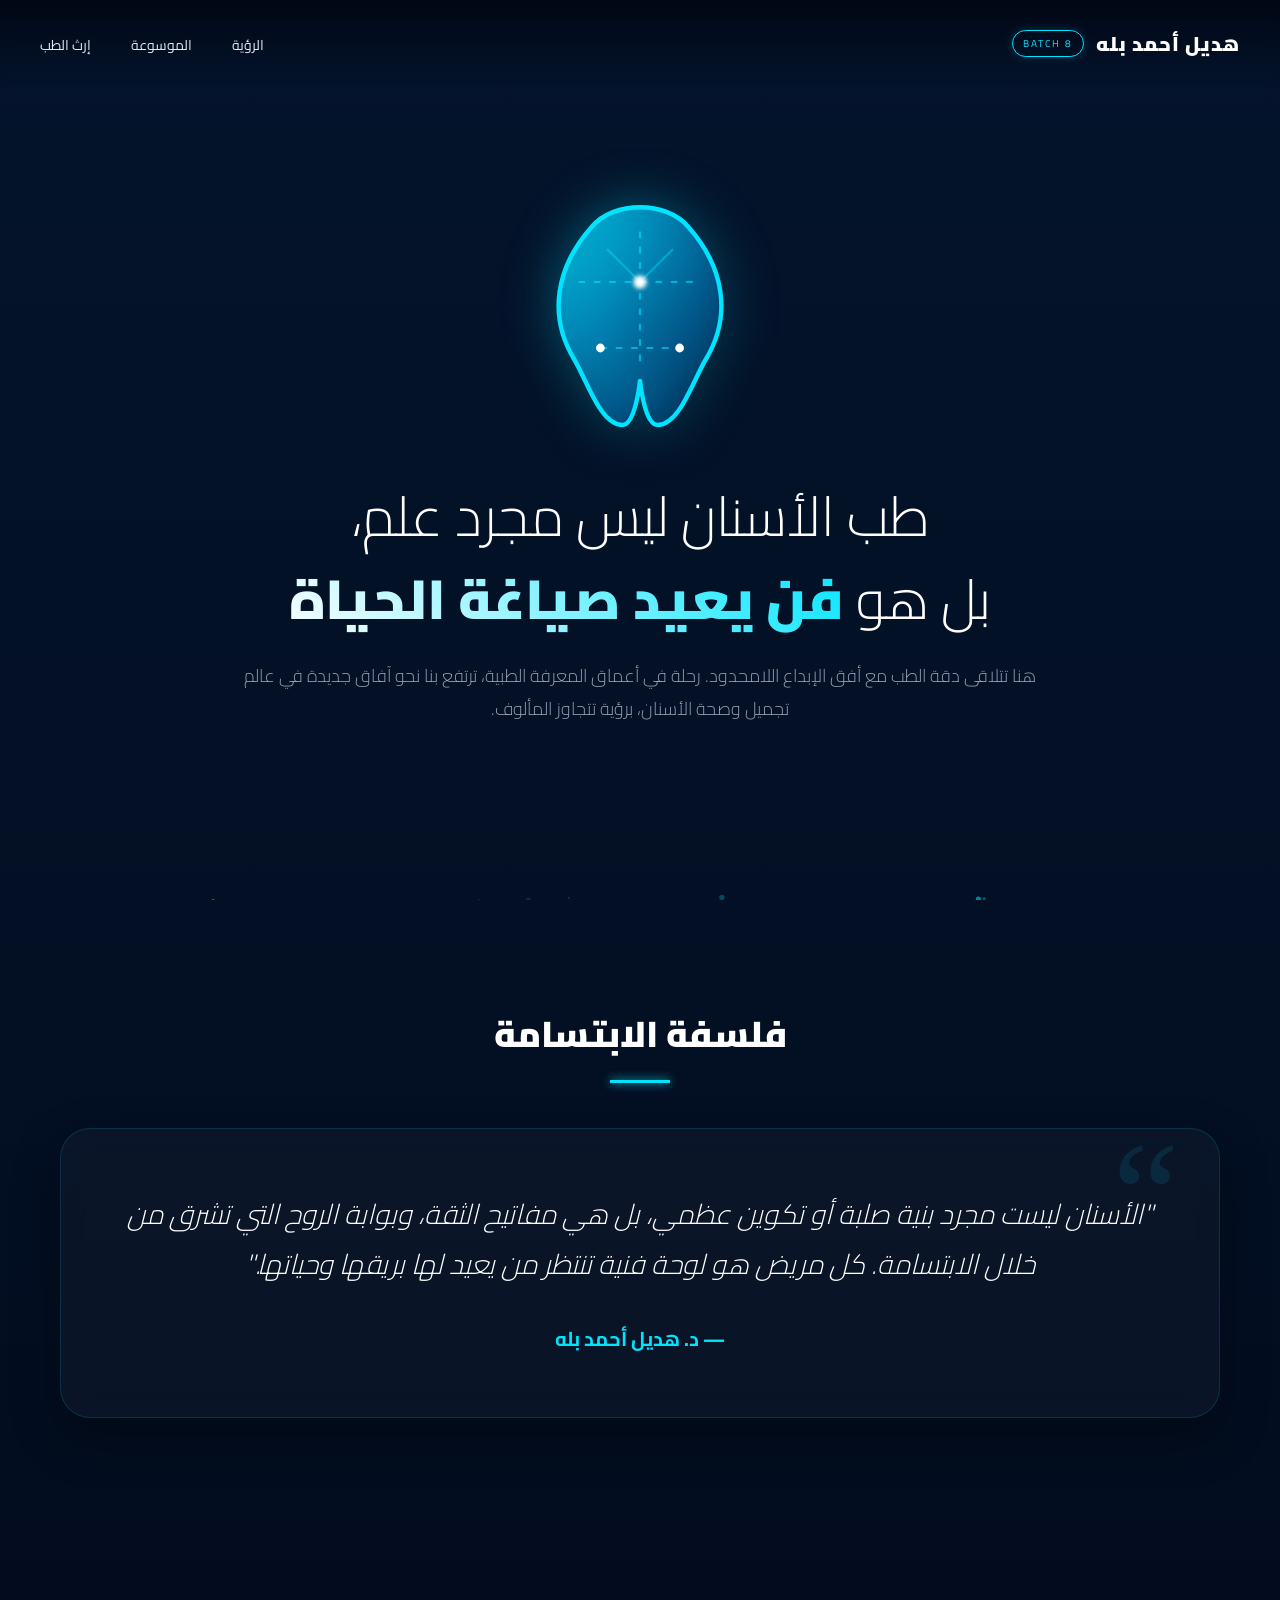
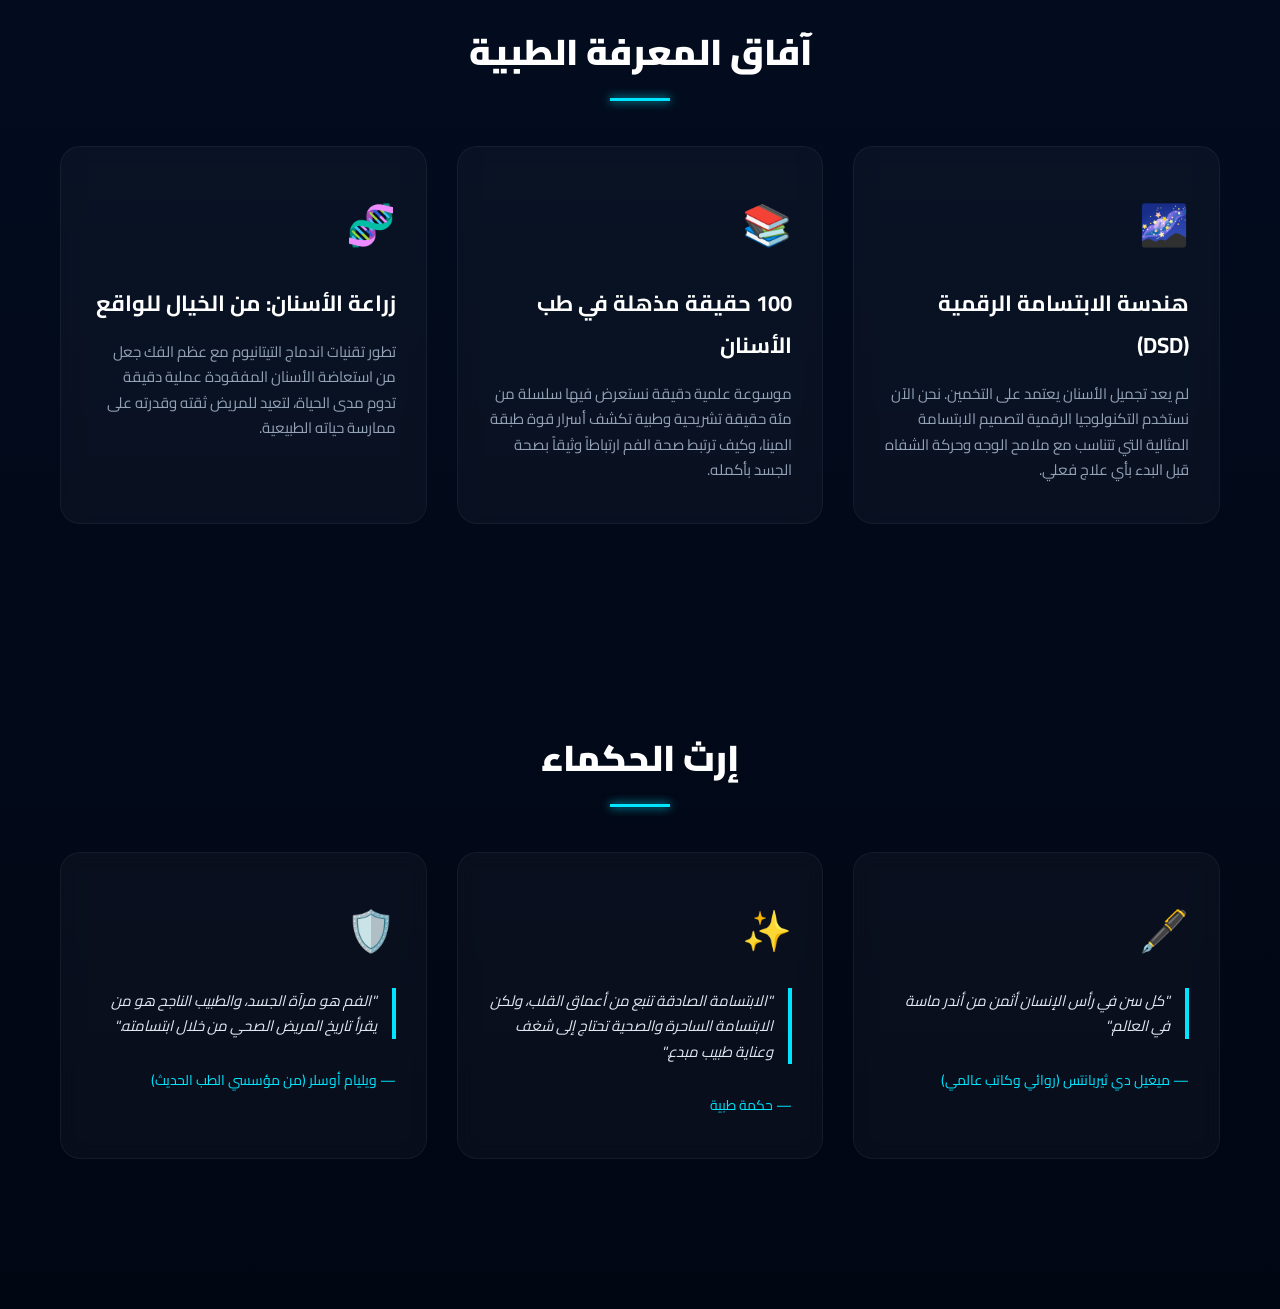
==== commit ec04fc84: "Update index.html" ====
--- a/index.html
+++ b/index.html
@@ -14,6 +14,8 @@
             --bg-ocean: #04142c;
             --text-light: #e2e8f0;
             --text-muted: #94a3b8;
+            --glass-bg: rgba(255, 255, 255, 0.03);
+            --glass-border: rgba(0, 229, 255, 0.15);
         }
 
         * {
@@ -21,6 +23,7 @@
             padding: 0;
             box-sizing: border-box;
             font-family: 'Cairo', sans-serif;
+            scroll-behavior: smooth;
         }
 
         body {
@@ -30,7 +33,7 @@
             min-height: 100vh;
         }
 
-        /* خلفية الجسيمات السحرية (فقاعات تتحول لنجوم) */
+        /* خلفية الجسيمات السحرية */
         #magicCanvas {
             position: fixed;
             top: 0;
@@ -41,17 +44,18 @@
             pointer-events: none;
         }
 
-        /* شريط التنقل الهادئ */
+        /* شريط التنقل */
         header {
             padding: 25px 40px;
             position: fixed;
             width: 100%;
             top: 0;
-            z-index: 100;
+            z-index: 1000;
             display: flex;
             justify-content: space-between;
             align-items: center;
-            background: linear-gradient(to bottom, rgba(1, 6, 19, 0.9), transparent);
+            background: linear-gradient(to bottom, rgba(1, 6, 19, 0.95), transparent);
+            backdrop-filter: blur(5px);
         }
 
         .brand {
@@ -60,7 +64,7 @@
             gap: 12px;
             text-decoration: none;
             opacity: 0;
-            animation: fadeInDown 1.5s ease forwards 1s;
+            animation: fadeInDown 1.5s ease forwards 0.5s;
         }
 
         .brand h2 {
@@ -78,6 +82,7 @@
             border-radius: 20px;
             letter-spacing: 2px;
             text-transform: uppercase;
+            box-shadow: 0 0 10px rgba(0, 229, 255, 0.2);
         }
 
         .nav-links {
@@ -85,7 +90,7 @@
             gap: 40px;
             list-style: none;
             opacity: 0;
-            animation: fadeInDown 1.5s ease forwards 1.5s;
+            animation: fadeInDown 1.5s ease forwards 1s;
         }
 
         .nav-links a {
@@ -93,15 +98,15 @@
             text-decoration: none;
             font-size: 14px;
             font-weight: 400;
-            transition: color 0.4s ease;
-            position: relative;
+            transition: color 0.4s ease, text-shadow 0.4s ease;
         }
 
         .nav-links a:hover {
             color: var(--primary-glow);
-        }
-
-        /* الواجهة الرئيسية والمجسم الرقمي */
+            text-shadow: 0 0 15px var(--primary-glow);
+        }
+
+        /* الواجهة الرئيسية */
         .hero {
             height: 100vh;
             display: flex;
@@ -113,12 +118,12 @@
             padding: 0 20px;
         }
 
-        /* حاوية السن الرقمي - تطفو من الأسفل */
+        /* حاوية السن الرقمي المطور */
         .digital-tooth-container {
             position: relative;
-            width: 200px;
-            height: 250px;
-            margin-bottom: 30px;
+            width: 220px;
+            height: 280px;
+            margin-bottom: 20px;
             opacity: 0;
             transform: translateY(150px);
             animation: riseFromTheDeep 3s cubic-bezier(0.2, 0.8, 0.2, 1) forwards 0.5s, floatSoftly 6s ease-in-out infinite 3.5s;
@@ -126,28 +131,28 @@
             perspective: 1000px;
         }
 
-        /* رسم السن الرقمي باستخدام SVG */
         .tooth-svg {
             width: 100%;
             height: 100%;
-            filter: drop-shadow(0 0 20px rgba(0, 229, 255, 0.6));
-            transition: transform 0.4s ease, filter 0.4s ease;
+            filter: drop-shadow(0 0 25px rgba(0, 229, 255, 0.5));
+            transition: transform 0.5s cubic-bezier(0.175, 0.885, 0.32, 1.275), filter 0.5s ease;
         }
 
         .digital-tooth-container:hover .tooth-svg {
-            filter: drop-shadow(0 0 40px rgba(0, 229, 255, 0.9));
-        }
-
-        /* نصوص الواجهة الصامتة والفخمة */
+            filter: drop-shadow(0 0 50px rgba(0, 229, 255, 0.9));
+            transform: scale(1.05);
+        }
+
         .hero-content {
             max-width: 800px;
             opacity: 0;
             transform: translateY(30px);
-            animation: fadeInUp 2s ease forwards 2s;
+            animation: fadeInUp 2s ease forwards 1.5s;
+            z-index: 10;
         }
 
         .hero-content h1 {
-            font-size: clamp(30px, 4vw, 50px);
+            font-size: clamp(32px, 5vw, 55px);
             font-weight: 300;
             line-height: 1.5;
             margin-bottom: 20px;
@@ -168,7 +173,139 @@
             font-weight: 300;
         }
 
-        /* الحركات الانتقالية (Animations) */
+        /* ---------------- أقسام المحتوى الجديدة ---------------- */
+        .content-section {
+            padding: 100px 20px;
+            max-width: 1200px;
+            margin: 0 auto;
+            position: relative;
+            z-index: 10;
+        }
+
+        .section-title {
+            text-align: center;
+            font-size: 36px;
+            font-weight: 900;
+            color: #fff;
+            margin-bottom: 60px;
+            position: relative;
+        }
+
+        .section-title::after {
+            content: '';
+            position: absolute;
+            bottom: -15px;
+            left: 50%;
+            transform: translateX(-50%);
+            width: 60px;
+            height: 3px;
+            background: var(--primary-glow);
+            box-shadow: 0 0 10px var(--primary-glow);
+        }
+
+        /* قسم رؤية هديل (اقتباس رئيسي) */
+        .vision-box {
+            background: var(--glass-bg);
+            backdrop-filter: blur(15px);
+            border: 1px solid var(--glass-border);
+            border-radius: 30px;
+            padding: 60px 40px;
+            text-align: center;
+            box-shadow: 0 20px 50px rgba(0,0,0,0.3);
+            position: relative;
+            overflow: hidden;
+        }
+
+        .vision-box::before {
+            content: '“';
+            position: absolute;
+            top: -20px;
+            right: 40px;
+            font-size: 150px;
+            color: rgba(0, 229, 255, 0.1);
+            font-family: serif;
+        }
+
+        .vision-text {
+            font-size: 28px;
+            line-height: 1.8;
+            color: #fff;
+            font-weight: 300;
+            font-style: italic;
+            margin-bottom: 30px;
+        }
+
+        .vision-author {
+            font-size: 20px;
+            color: var(--primary-glow);
+            font-weight: 700;
+        }
+
+        /* شبكة المقالات والاقتباسات */
+        .grid-container {
+            display: grid;
+            grid-template-columns: repeat(auto-fit, minmax(300px, 1fr));
+            gap: 30px;
+            margin-top: 50px;
+        }
+
+        .glass-card {
+            background: var(--glass-bg);
+            backdrop-filter: blur(10px);
+            border: 1px solid rgba(255,255,255,0.05);
+            border-radius: 20px;
+            padding: 40px 30px;
+            transition: all 0.4s ease;
+            position: relative;
+            overflow: hidden;
+        }
+
+        .glass-card:hover {
+            border-color: var(--primary-glow);
+            transform: translateY(-10px);
+            box-shadow: 0 15px 30px rgba(0, 229, 255, 0.15);
+        }
+
+        .glass-card .icon {
+            font-size: 40px;
+            margin-bottom: 20px;
+            color: var(--primary-glow);
+            display: inline-block;
+        }
+
+        .glass-card h3 {
+            font-size: 22px;
+            color: #fff;
+            margin-bottom: 15px;
+            font-weight: 700;
+        }
+
+        .glass-card p {
+            color: var(--text-muted);
+            font-size: 15px;
+            line-height: 1.7;
+        }
+
+        .global-quote {
+            border-right: 4px solid var(--primary-glow);
+            padding-right: 15px;
+            font-style: italic;
+            color: #e2e8f0 !important;
+        }
+
+        /* فئة تأثير الظهور عند التمرير (Scroll Reveal) */
+        .reveal {
+            opacity: 0;
+            transform: translateY(50px);
+            transition: all 1s ease-out;
+        }
+
+        .reveal.active {
+            opacity: 1;
+            transform: translateY(0);
+        }
+
+        /* الحركات الانتقالية */
         @keyframes riseFromTheDeep {
             0% { opacity: 0; transform: translateY(150px) scale(0.8); filter: blur(10px); }
             100% { opacity: 1; transform: translateY(0) scale(1); filter: blur(0); }
@@ -176,7 +313,7 @@
 
         @keyframes floatSoftly {
             0%, 100% { transform: translateY(0); }
-            50% { transform: translateY(-20px); }
+            50% { transform: translateY(-25px); }
         }
 
         @keyframes fadeInUp {
@@ -188,17 +325,17 @@
             to { opacity: 1; transform: translateY(0); }
         }
 
-        /* توافق الهواتف */
         @media (max-width: 768px) {
             header { padding: 20px; flex-direction: column; gap: 15px; }
             .nav-links { gap: 20px; justify-content: center; }
             .digital-tooth-container { width: 150px; height: 200px; }
+            .vision-text { font-size: 22px; }
         }
     </style>
 </head>
 <body>
 
-    <!-- سماء الإبداع وأعماق المحيط -->
+    <!-- سماء الإبداع وأعماق المحيط (الجسيمات) -->
     <canvas id="magicCanvas"></canvas>
 
     <!-- شريط التنقل -->
@@ -208,25 +345,34 @@
             <span class="batch">Batch 8</span>
         </a>
         <ul class="nav-links">
-            <li><a href="#">الرؤية</a></li>
-            <li><a href="#">فن الابتسامة</a></li>
-            <li><a href="#">الأبحاث</a></li>
-            <li><a href="#">الإرث الطبي</a></li>
+            <li><a href="#vision">الرؤية</a></li>
+            <li><a href="#insights">الموسوعة</a></li>
+            <li><a href="#quotes">إرث الطب</a></li>
         </ul>
     </header>
 
-    <!-- واجهة التحليق -->
+    <!-- واجهة التحليق الرئيسية -->
     <section class="hero">
-        
-        <!-- السن الرقمي التفاعلي (بديل للكلمات المباشرة) -->
+        <!-- السن الرقمي التفاعلي المطور (Hologram Molar) -->
         <div class="digital-tooth-container elements-3d">
             <svg class="tooth-svg" viewBox="0 0 100 120" fill="none" xmlns="http://www.w3.org/2000/svg">
-                <!-- خطوط خارجية ساطعة -->
-                <path d="M25 15 C35 5, 65 5, 75 15 C85 25, 90 45, 80 65 C75 75, 65 110, 55 110 C50 110, 50 85, 50 85 C50 85, 50 110, 45 110 C35 110, 25 75, 20 65 C10 45, 15 25, 25 15 Z" 
-                      stroke="#00e5ff" stroke-width="2" stroke-linecap="round" fill="rgba(0, 229, 255, 0.05)"/>
-                <!-- خطوط داخلية تعطي طابعاً رقمياً وهندسياً -->
-                <path d="M50 15 L50 65 M25 35 L75 35 M35 85 L65 85" stroke="rgba(0, 229, 255, 0.4)" stroke-width="1" stroke-dasharray="4 4"/>
-                <circle cx="50" cy="50" r="5" fill="#00e5ff" filter="blur(2px)"/>
+                <defs>
+                    <!-- تدرج لوني يعطي إحساس الهولوجرام -->
+                    <linearGradient id="glowGrad" x1="0%" y1="0%" x2="100%" y2="100%">
+                        <stop offset="0%" stop-color="#00e5ff" stop-opacity="0.8" />
+                        <stop offset="100%" stop-color="#0077ff" stop-opacity="0.1" />
+                    </linearGradient>
+                </defs>
+                <!-- الهيكل الخارجي للسن -->
+                <path d="M28 20 C38 8, 62 8, 72 20 C88 38, 92 60, 80 80 C74 90, 68 110, 58 110 C52 110, 50 90, 50 90 C50 90, 48 110, 42 110 C32 110, 26 90, 20 80 C8 60, 12 38, 28 20 Z" 
+                      fill="url(#glowGrad)" stroke="#00e5ff" stroke-width="2" stroke-linecap="round" stroke-linejoin="round"/>
+                <!-- خطوط هندسية داخلية توحي بالتكنولوجيا والتشريح الرقمي -->
+                <path d="M50 22 L50 85 M22 45 L78 45 M32 75 L68 75" stroke="rgba(0, 229, 255, 0.6)" stroke-width="1" stroke-dasharray="3 4"/>
+                <path d="M35 30 L50 45 L65 30" stroke="rgba(0, 229, 255, 0.4)" stroke-width="1"/>
+                <!-- نقاط مضيئة على المفاصل -->
+                <circle cx="50" cy="45" r="3" fill="#fff" filter="blur(1px)"/>
+                <circle cx="32" cy="75" r="2" fill="#fff"/>
+                <circle cx="68" cy="75" r="2" fill="#fff"/>
             </svg>
         </div>
 
@@ -234,40 +380,99 @@
             <h1>طب الأسنان ليس مجرد علم،<br>بل هو <strong>فن يعيد صياغة الحياة</strong></h1>
             <p>هنا تتلاقى دقة الطب مع أفق الإبداع اللامحدود. رحلة في أعماق المعرفة الطبية، ترتفع بنا نحو آفاق جديدة في عالم تجميل وصحة الأسنان، برؤية تتجاوز المألوف.</p>
         </div>
-
     </section>
 
-    <!-- سكريبت التفاعل الصامت والجسيمات -->
+    <!-- قسم رؤية هديل -->
+    <section id="vision" class="content-section reveal">
+        <h2 class="section-title">فلسفة الابتسامة</h2>
+        <div class="vision-box">
+            <p class="vision-text">"الأسنان ليست مجرد بنية صلبة أو تكوين عظمي، بل هي مفاتيح الثقة، وبوابة الروح التي تشرق من خلال الابتسامة. كل مريض هو لوحة فنية تنتظر من يعيد لها بريقها وحياتها."</p>
+            <p class="vision-author">— د. هديل أحمد بله</p>
+        </div>
+    </section>
+
+    <!-- قسم المقالات والموسوعة الطبية -->
+    <section id="insights" class="content-section reveal">
+        <h2 class="section-title">آفاق المعرفة الطبية</h2>
+        <div class="grid-container">
+            
+            <div class="glass-card">
+                <div class="icon">🌌</div>
+                <h3>هندسة الابتسامة الرقمية (DSD)</h3>
+                <p>لم يعد تجميل الأسنان يعتمد على التخمين. نحن الآن نستخدم التكنولوجيا الرقمية لتصميم الابتسامة المثالية التي تتناسب مع ملامح الوجه وحركة الشفاه قبل البدء بأي علاج فعلي.</p>
+            </div>
+
+            <div class="glass-card">
+                <div class="icon">📚</div>
+                <h3>100 حقيقة مذهلة في طب الأسنان</h3>
+                <p>موسوعة علمية دقيقة نستعرض فيها سلسلة من مئة حقيقة تشريحية وطبية تكشف أسرار قوة طبقة المينا، وكيف ترتبط صحة الفم ارتباطاً وثيقاً بصحة الجسد بأكمله.</p>
+            </div>
+
+            <div class="glass-card">
+                <div class="icon">🧬</div>
+                <h3>زراعة الأسنان: من الخيال للواقع</h3>
+                <p>تطور تقنيات اندماج التيتانيوم مع عظم الفك جعل من استعاضة الأسنان المفقودة عملية دقيقة تدوم مدى الحياة، لتعيد للمريض ثقته وقدرته على ممارسة حياته الطبيعية.</p>
+            </div>
+
+        </div>
+    </section>
+
+    <!-- قسم الاقتباسات العالمية -->
+    <section id="quotes" class="content-section reveal" style="padding-bottom: 150px;">
+        <h2 class="section-title">إرث الحكماء</h2>
+        <div class="grid-container">
+            
+            <div class="glass-card">
+                <div class="icon">🖋️</div>
+                <p class="global-quote">"كل سن في رأس الإنسان أثمن من أندر ماسة في العالم."</p>
+                <br>
+                <p style="color: var(--primary-glow); font-size: 14px;">— ميغيل دي ثيربانتس (روائي وكاتب عالمي)</p>
+            </div>
+
+            <div class="glass-card">
+                <div class="icon">✨</div>
+                <p class="global-quote">"الابتسامة الصادقة تنبع من أعماق القلب، ولكن الابتسامة الساحرة والصحية تحتاج إلى شغف وعناية طبيب مبدع."</p>
+                <br>
+                <p style="color: var(--primary-glow); font-size: 14px;">— حكمة طبية</p>
+            </div>
+
+            <div class="glass-card">
+                <div class="icon">🛡️</div>
+                <p class="global-quote">"الفم هو مرآة الجسد، والطبيب الناجح هو من يقرأ تاريخ المريض الصحي من خلال ابتسامته."</p>
+                <br>
+                <p style="color: var(--primary-glow); font-size: 14px;">— ويليام أوسلر (من مؤسسي الطب الحديث)</p>
+            </div>
+
+        </div>
+    </section>
+
+    <!-- سكريبت التفاعل، الجسيمات، والظهور عند التمرير -->
     <script>
-        // 1. التفاعل الصامت ثلاثي الأبعاد مع السن الرقمي
+        // 1. التفاعل ثلاثي الأبعاد مع السن الرقمي
         const tooth = document.querySelector('.elements-3d');
-        
         document.addEventListener('mousemove', (e) => {
-            const xAxis = (window.innerWidth / 2 - e.pageX) / 30;
-            const yAxis = (window.innerHeight / 2 - e.pageY) / 30;
+            const xAxis = (window.innerWidth / 2 - e.pageX) / 40;
+            const yAxis = (window.innerHeight / 2 - e.pageY) / 40;
             tooth.style.transform = `rotateY(${xAxis}deg) rotateX(${yAxis}deg)`;
         });
 
-        // 2. نظام الجسيمات (فقاعات أعماق البحار التي تتحول لنجوم)
+        // 2. نظام الجسيمات (فقاعات أعماق المحيط)
         const canvas = document.getElementById('magicCanvas');
         const ctx = canvas.getContext('2d');
-        
         canvas.width = window.innerWidth;
         canvas.height = window.innerHeight;
-
         let particlesArray = [];
 
         class Particle {
             constructor() {
                 this.x = Math.random() * canvas.width;
-                this.y = canvas.height + Math.random() * 100; // تبدأ من الأسفل (الأعماق)
-                this.size = Math.random() * 3 + 1;
-                this.speedY = Math.random() * 1.5 + 0.5; // ترتفع لأعلى
+                this.y = canvas.height + Math.random() * 100;
+                this.size = Math.random() * 2.5 + 0.5;
+                this.speedY = Math.random() * 1.5 + 0.5;
                 this.opacity = Math.random() * 0.5 + 0.1;
             }
             update() {
                 this.y -= this.speedY;
-                // إذا وصلت لأعلى الشاشة (السماء)، تعود للأسفل
                 if (this.y < 0) {
                     this.y = canvas.height;
                     this.x = Math.random() * canvas.width;
@@ -297,7 +502,6 @@
             requestAnimationFrame(animateParticles);
         }
 
-        // تحديث حجم الشاشة عند تغييرها
         window.addEventListener('resize', () => {
             canvas.width = window.innerWidth;
             canvas.height = window.innerHeight;
@@ -306,6 +510,21 @@
 
         initParticles();
         animateParticles();
+
+        // 3. تأثير الظهور عند التمرير للأسفل (Scroll Reveal)
+        const reveals = document.querySelectorAll('.reveal');
+        function revealOnScroll() {
+            for (let i = 0; i < reveals.length; i++) {
+                const windowHeight = window.innerHeight;
+                const elementTop = reveals[i].getBoundingClientRect().top;
+                const elementVisible = 150; // المسافة قبل أن يظهر العنصر
+                if (elementTop < windowHeight - elementVisible) {
+                    reveals[i].classList.add('active');
+                }
+            }
+        }
+        window.addEventListener('scroll', revealOnScroll);
+        revealOnScroll(); // تشغيل مرة واحدة عند فتح الصفحة
     </script>
 
 </body>
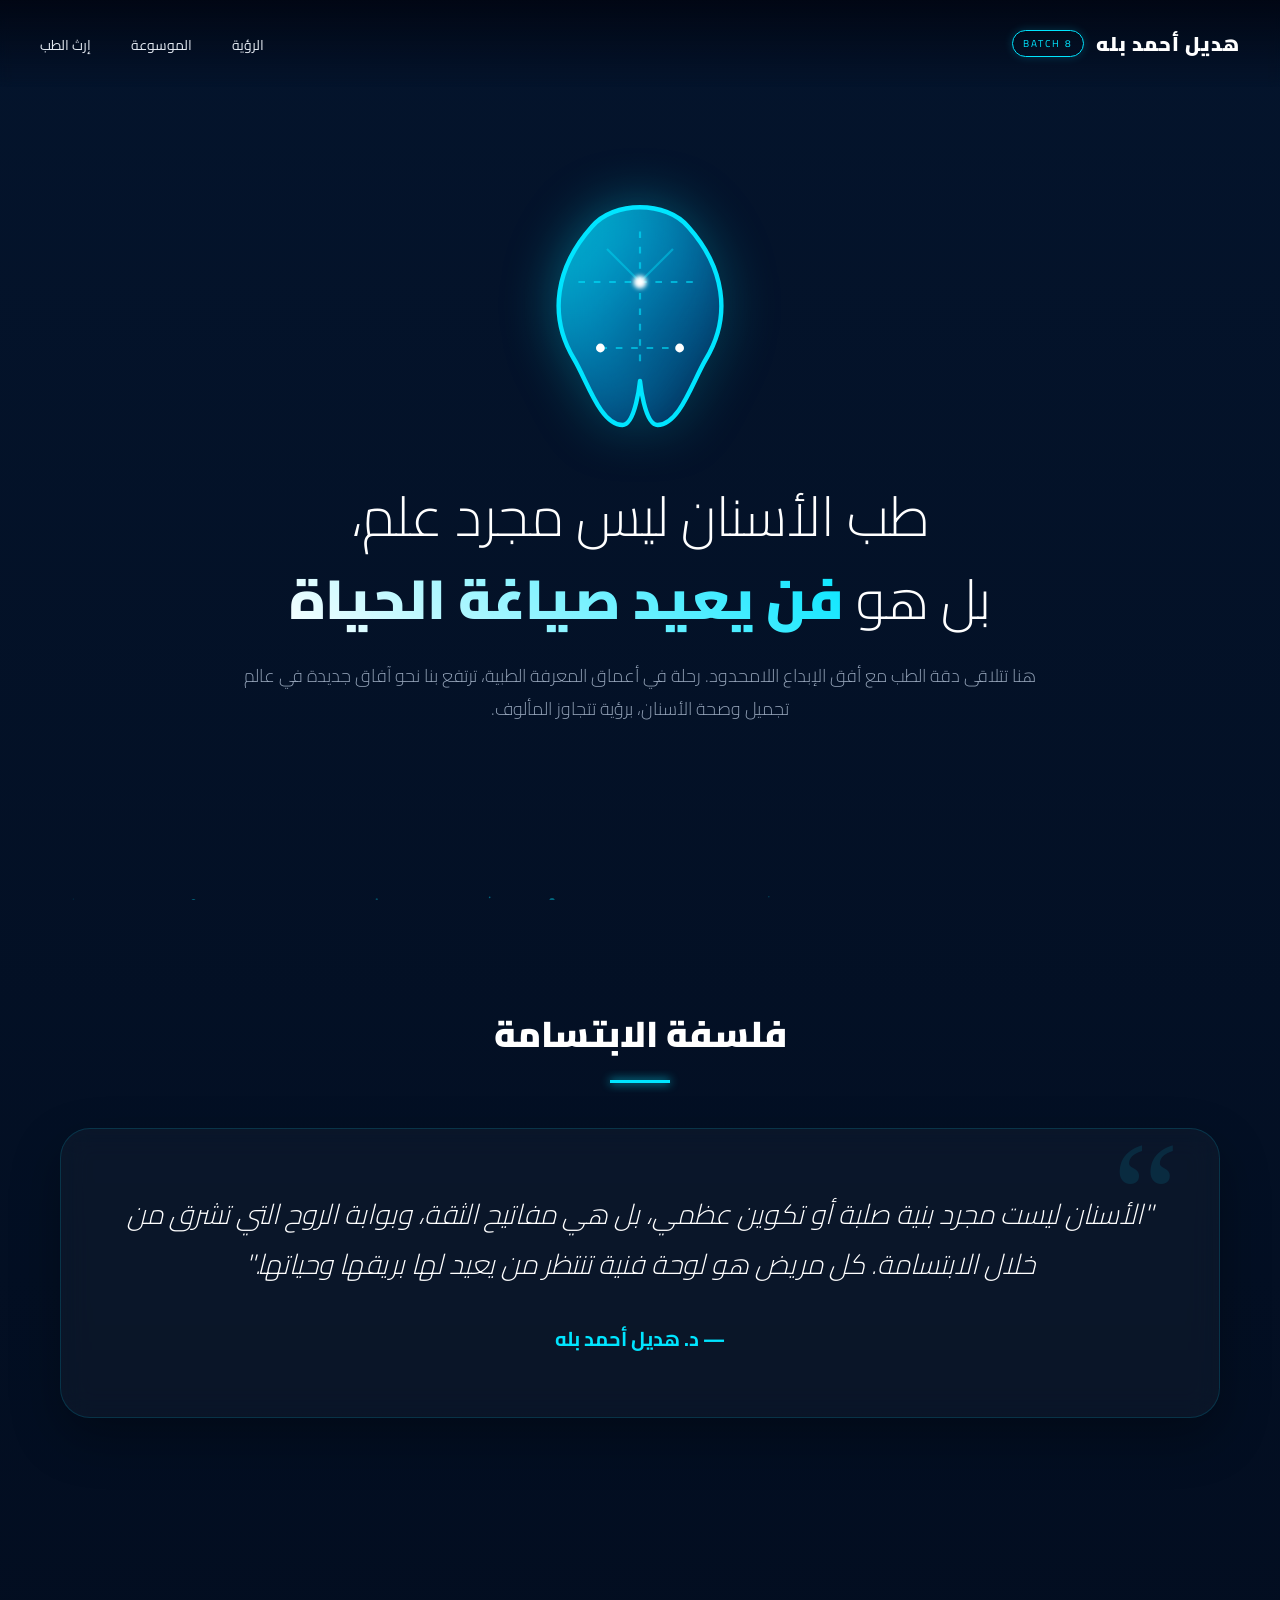
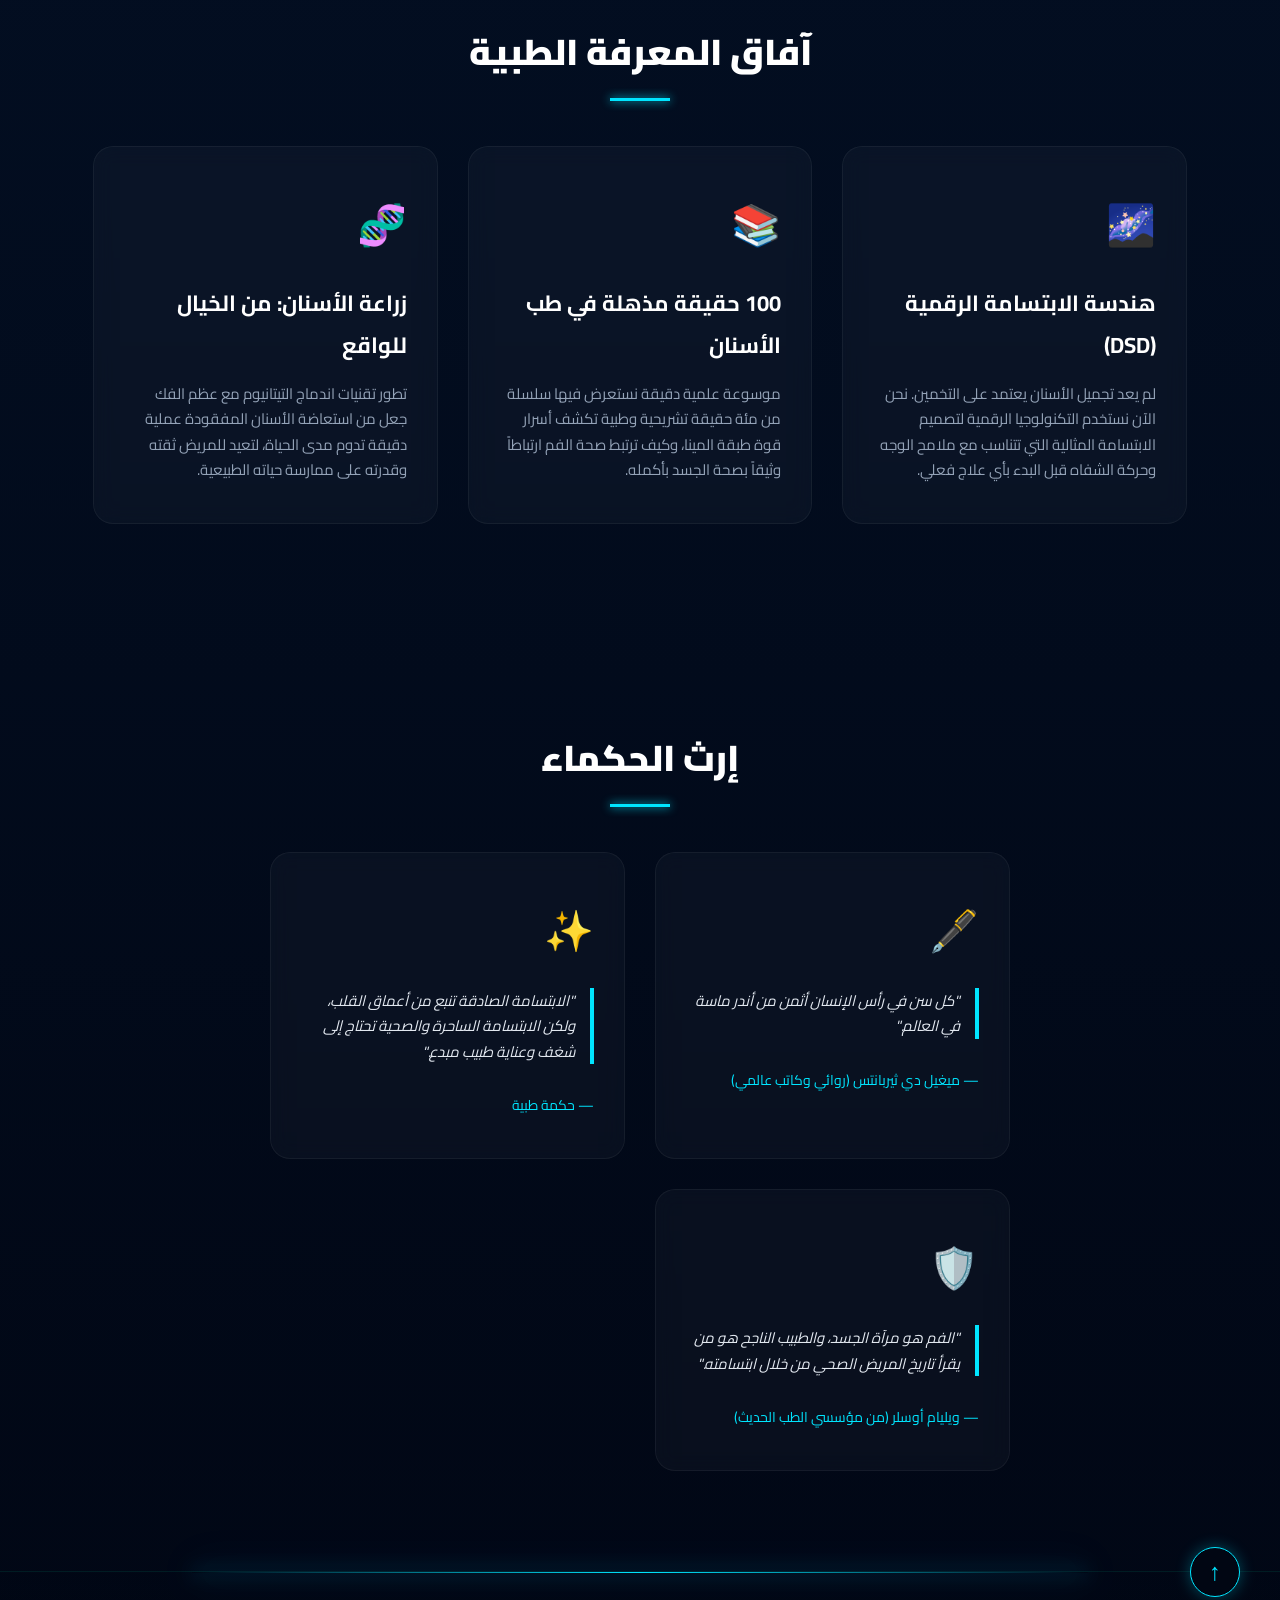
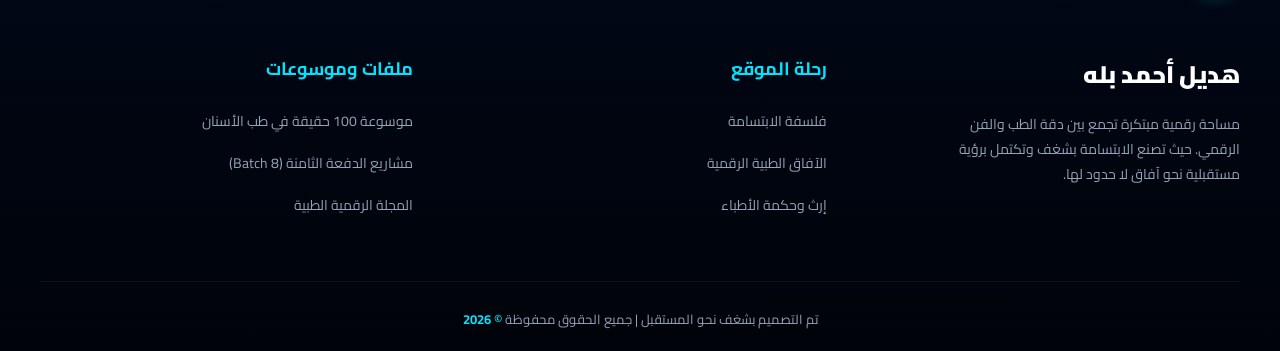
==== commit bd871786: "Update index.html" ====
--- a/index.html
+++ b/index.html
@@ -31,6 +31,8 @@
             color: var(--text-light);
             overflow-x: hidden;
             min-height: 100vh;
+            display: flex;
+            flex-direction: column;
         }
 
         /* خلفية الجسيمات السحرية */
@@ -173,7 +175,7 @@
             font-weight: 300;
         }
 
-        /* ---------------- أقسام المحتوى الجديدة ---------------- */
+        /* ---------------- أقسام المحتوى ---------------- */
         .content-section {
             padding: 100px 20px;
             max-width: 1200px;
@@ -203,7 +205,7 @@
             box-shadow: 0 0 10px var(--primary-glow);
         }
 
-        /* قسم رؤية هديل (اقتباس رئيسي) */
+        /* قسم رؤية هديل */
         .vision-box {
             background: var(--glass-bg);
             backdrop-filter: blur(15px);
@@ -293,7 +295,7 @@
             color: #e2e8f0 !important;
         }
 
-        /* فئة تأثير الظهور عند التمرير (Scroll Reveal) */
+        /* فئة تأثير الظهور عند التمرير */
         .reveal {
             opacity: 0;
             transform: translateY(50px);
@@ -303,6 +305,129 @@
         .reveal.active {
             opacity: 1;
             transform: translateY(0);
+        }
+
+        /* ---------------- الفوتر الفخم المضاف حديثاً ---------------- */
+        .lux-footer {
+            margin-top: auto;
+            position: relative;
+            background: linear-gradient(to top, #00040a, transparent);
+            padding: 80px 20px 20px;
+            border-top: 1px solid rgba(0, 229, 255, 0.1);
+            z-index: 10;
+        }
+
+        /* الخط العلوي المضيء للفوتر */
+        .lux-footer::before {
+            content: '';
+            position: absolute;
+            top: 0;
+            left: 50%;
+            transform: translateX(-50%);
+            width: 70%;
+            height: 1px;
+            background: linear-gradient(90deg, transparent, var(--primary-glow), transparent);
+            box-shadow: 0 0 20px var(--primary-glow), 0 0 40px var(--secondary-glow);
+        }
+
+        .footer-content {
+            max-width: 1200px;
+            margin: 0 auto;
+            display: grid;
+            grid-template-columns: repeat(auto-fit, minmax(250px, 1fr));
+            gap: 40px;
+            padding-bottom: 50px;
+            border-bottom: 1px solid rgba(255, 255, 255, 0.05);
+        }
+
+        .footer-brand h2 {
+            font-size: 24px;
+            font-weight: 900;
+            color: #fff;
+            margin-bottom: 15px;
+        }
+
+        .footer-brand p {
+            color: var(--text-muted);
+            font-size: 14px;
+            line-height: 1.8;
+            max-width: 300px;
+        }
+
+        .footer-links h3 {
+            font-size: 18px;
+            color: var(--primary-glow);
+            margin-bottom: 20px;
+            font-weight: 700;
+        }
+
+        .footer-links ul {
+            list-style: none;
+        }
+
+        .footer-links ul li {
+            margin-bottom: 12px;
+        }
+
+        .footer-links ul li a {
+            color: var(--text-muted);
+            text-decoration: none;
+            font-size: 14px;
+            transition: all 0.3s ease;
+            display: inline-block;
+        }
+
+        .footer-links ul li a:hover {
+            color: #fff;
+            transform: translateX(-5px); /* حركة خفيفة لليسار عند التأشير */
+            text-shadow: 0 0 10px var(--primary-glow);
+        }
+
+        /* زر العودة للأعلى */
+        .back-to-top {
+            position: absolute;
+            right: 40px;
+            top: -25px;
+            width: 50px;
+            height: 50px;
+            background: var(--bg-deep);
+            border: 1px solid var(--primary-glow);
+            border-radius: 50%;
+            display: flex;
+            justify-content: center;
+            align-items: center;
+            color: var(--primary-glow);
+            text-decoration: none;
+            font-size: 24px;
+            box-shadow: 0 0 15px rgba(0, 229, 255, 0.3);
+            transition: all 0.4s cubic-bezier(0.175, 0.885, 0.32, 1.275);
+            z-index: 20;
+        }
+
+        .back-to-top:hover {
+            transform: translateY(-10px) scale(1.1);
+            background: var(--primary-glow);
+            color: var(--bg-deep);
+            box-shadow: 0 10px 25px rgba(0, 229, 255, 0.6);
+        }
+
+        .footer-bottom {
+            text-align: center;
+            padding-top: 25px;
+            font-size: 13px;
+            color: var(--text-muted);
+        }
+
+        .footer-bottom span {
+            color: var(--primary-glow);
+            font-weight: 700;
+            animation: pulse 2s infinite;
+        }
+
+        @keyframes pulse {
+            0% { opacity: 0.7; text-shadow: 0 0 5px transparent; }
+            50% { opacity: 1; text-shadow: 0 0 15px var(--primary-glow); }
+            100% { opacity: 0.7; text-shadow: 0 0 5px transparent; }
         }
 
         /* الحركات الانتقالية */
@@ -330,6 +455,7 @@
             .nav-links { gap: 20px; justify-content: center; }
             .digital-tooth-container { width: 150px; height: 200px; }
             .vision-text { font-size: 22px; }
+            .back-to-top { right: 20px; top: -20px; width: 40px; height: 40px; font-size: 20px; }
         }
     </style>
 </head>
@@ -352,24 +478,20 @@
     </header>
 
     <!-- واجهة التحليق الرئيسية -->
-    <section class="hero">
+    <section class="hero" id="top">
         <!-- السن الرقمي التفاعلي المطور (Hologram Molar) -->
         <div class="digital-tooth-container elements-3d">
             <svg class="tooth-svg" viewBox="0 0 100 120" fill="none" xmlns="http://www.w3.org/2000/svg">
                 <defs>
-                    <!-- تدرج لوني يعطي إحساس الهولوجرام -->
                     <linearGradient id="glowGrad" x1="0%" y1="0%" x2="100%" y2="100%">
                         <stop offset="0%" stop-color="#00e5ff" stop-opacity="0.8" />
                         <stop offset="100%" stop-color="#0077ff" stop-opacity="0.1" />
                     </linearGradient>
                 </defs>
-                <!-- الهيكل الخارجي للسن -->
                 <path d="M28 20 C38 8, 62 8, 72 20 C88 38, 92 60, 80 80 C74 90, 68 110, 58 110 C52 110, 50 90, 50 90 C50 90, 48 110, 42 110 C32 110, 26 90, 20 80 C8 60, 12 38, 28 20 Z" 
                       fill="url(#glowGrad)" stroke="#00e5ff" stroke-width="2" stroke-linecap="round" stroke-linejoin="round"/>
-                <!-- خطوط هندسية داخلية توحي بالتكنولوجيا والتشريح الرقمي -->
                 <path d="M50 22 L50 85 M22 45 L78 45 M32 75 L68 75" stroke="rgba(0, 229, 255, 0.6)" stroke-width="1" stroke-dasharray="3 4"/>
                 <path d="M35 30 L50 45 L65 30" stroke="rgba(0, 229, 255, 0.4)" stroke-width="1"/>
-                <!-- نقاط مضيئة على المفاصل -->
                 <circle cx="50" cy="45" r="3" fill="#fff" filter="blur(1px)"/>
                 <circle cx="32" cy="75" r="2" fill="#fff"/>
                 <circle cx="68" cy="75" r="2" fill="#fff"/>
@@ -418,7 +540,7 @@
     </section>
 
     <!-- قسم الاقتباسات العالمية -->
-    <section id="quotes" class="content-section reveal" style="padding-bottom: 150px;">
+    <section id="quotes" class="content-section reveal" style="padding-bottom: 100px;">
         <h2 class="section-title">إرث الحكماء</h2>
         <div class="grid-container">
             
@@ -445,6 +567,41 @@
 
         </div>
     </section>
+
+    <!-- الفوتر الفخم -->
+    <footer class="lux-footer">
+        <!-- زر العودة للأعلى -->
+        <a href="#top" class="back-to-top" title="العودة للقمة">↑</a>
+
+        <div class="footer-content">
+            <div class="footer-brand">
+                <h2>هديل أحمد بله</h2>
+                <p>مساحة رقمية مبتكرة تجمع بين دقة الطب والفن الرقمي. حيث تصنع الابتسامة بشغف وتكتمل برؤية مستقبلية نحو آفاق لا حدود لها.</p>
+            </div>
+
+            <div class="footer-links">
+                <h3>رحلة الموقع</h3>
+                <ul>
+                    <li><a href="#vision">فلسفة الابتسامة</a></li>
+                    <li><a href="#insights">الآفاق الطبية الرقمية</a></li>
+                    <li><a href="#quotes">إرث وحكمة الأطباء</a></li>
+                </ul>
+            </div>
+
+            <div class="footer-links">
+                <h3>ملفات وموسوعات</h3>
+                <ul>
+                    <li><a href="#">موسوعة 100 حقيقة في طب الأسنان</a></li>
+                    <li><a href="#">مشاريع الدفعة الثامنة (Batch 8)</a></li>
+                    <li><a href="#">المجلة الرقمية الطبية</a></li>
+                </ul>
+            </div>
+        </div>
+
+        <div class="footer-bottom">
+            <p>تم التصميم بشغف نحو المستقبل | جميع الحقوق محفوظة <span>&copy; 2026</span></p>
+        </div>
+    </footer>
 
     <!-- سكريبت التفاعل، الجسيمات، والظهور عند التمرير -->
     <script>
@@ -517,14 +674,14 @@
             for (let i = 0; i < reveals.length; i++) {
                 const windowHeight = window.innerHeight;
                 const elementTop = reveals[i].getBoundingClientRect().top;
-                const elementVisible = 150; // المسافة قبل أن يظهر العنصر
+                const elementVisible = 150; 
                 if (elementTop < windowHeight - elementVisible) {
                     reveals[i].classList.add('active');
                 }
             }
         }
         window.addEventListener('scroll', revealOnScroll);
-        revealOnScroll(); // تشغيل مرة واحدة عند فتح الصفحة
+        revealOnScroll(); 
     </script>
 
 </body>
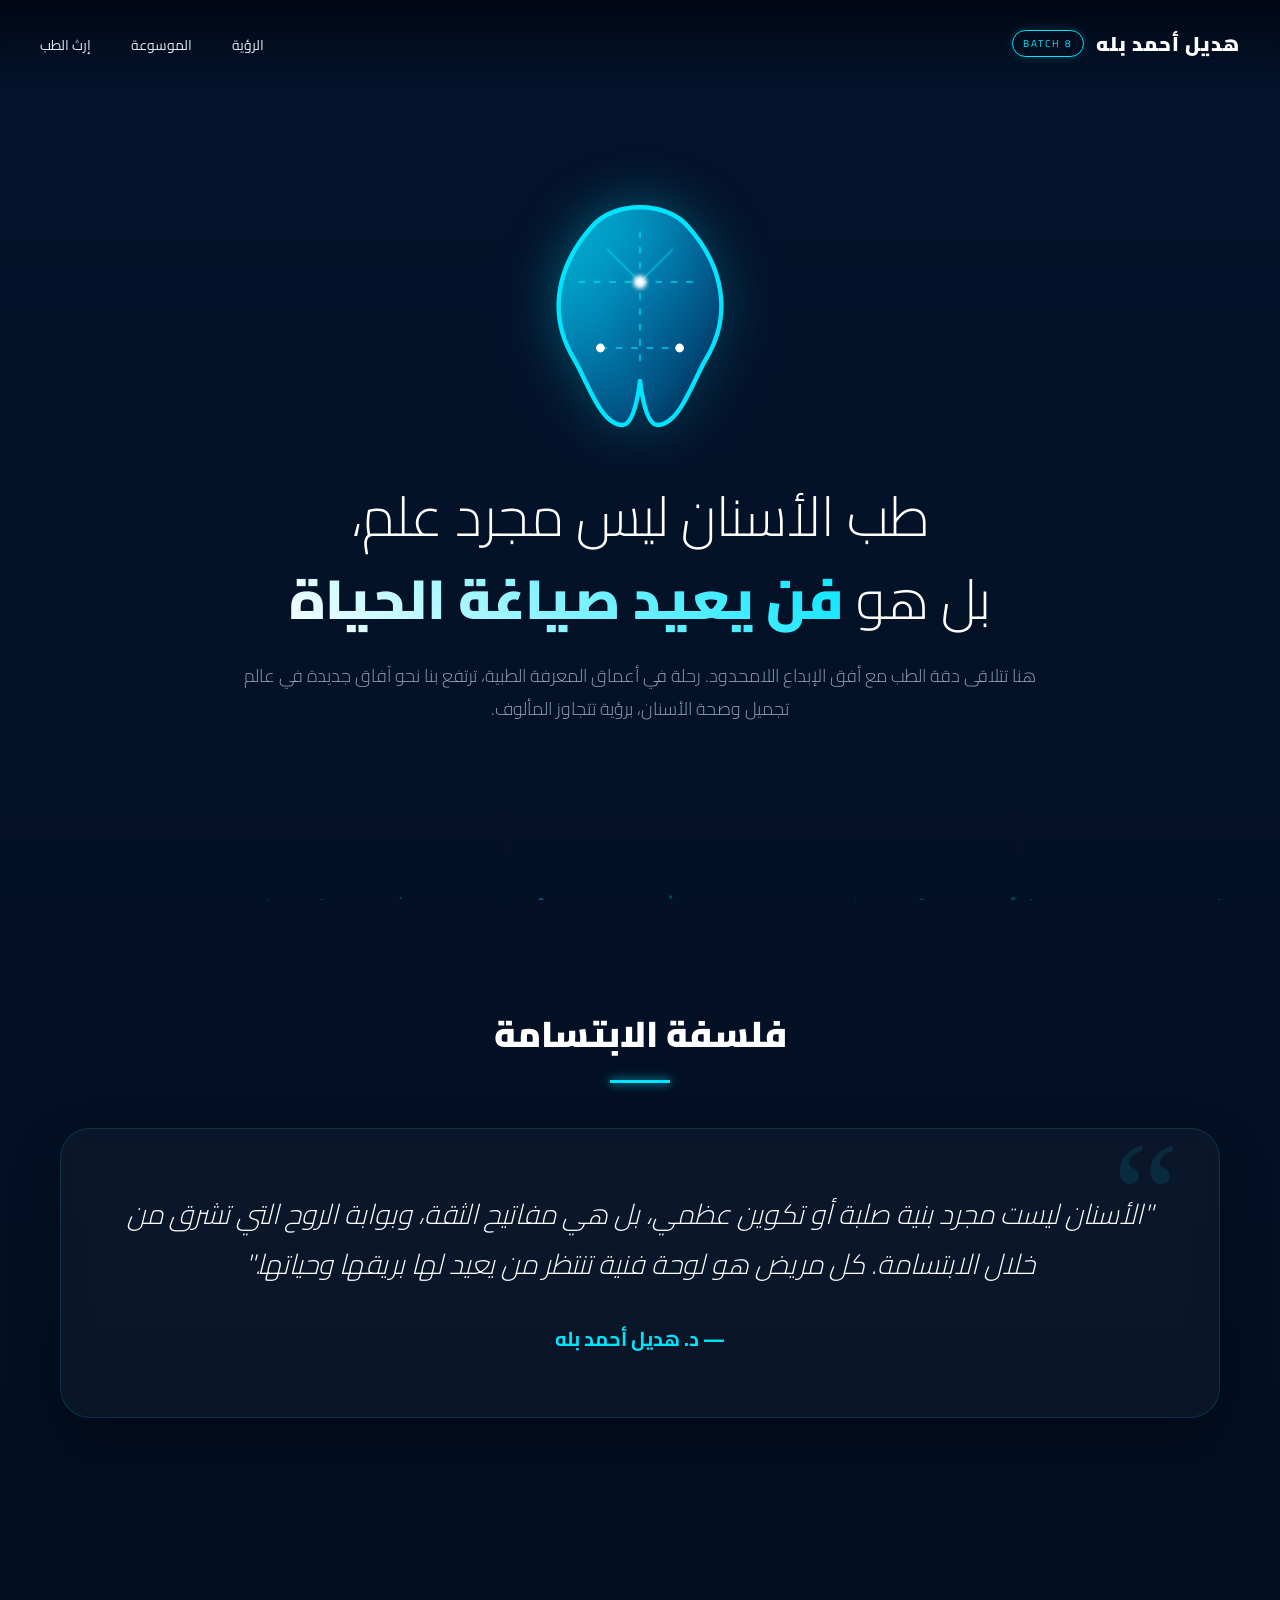
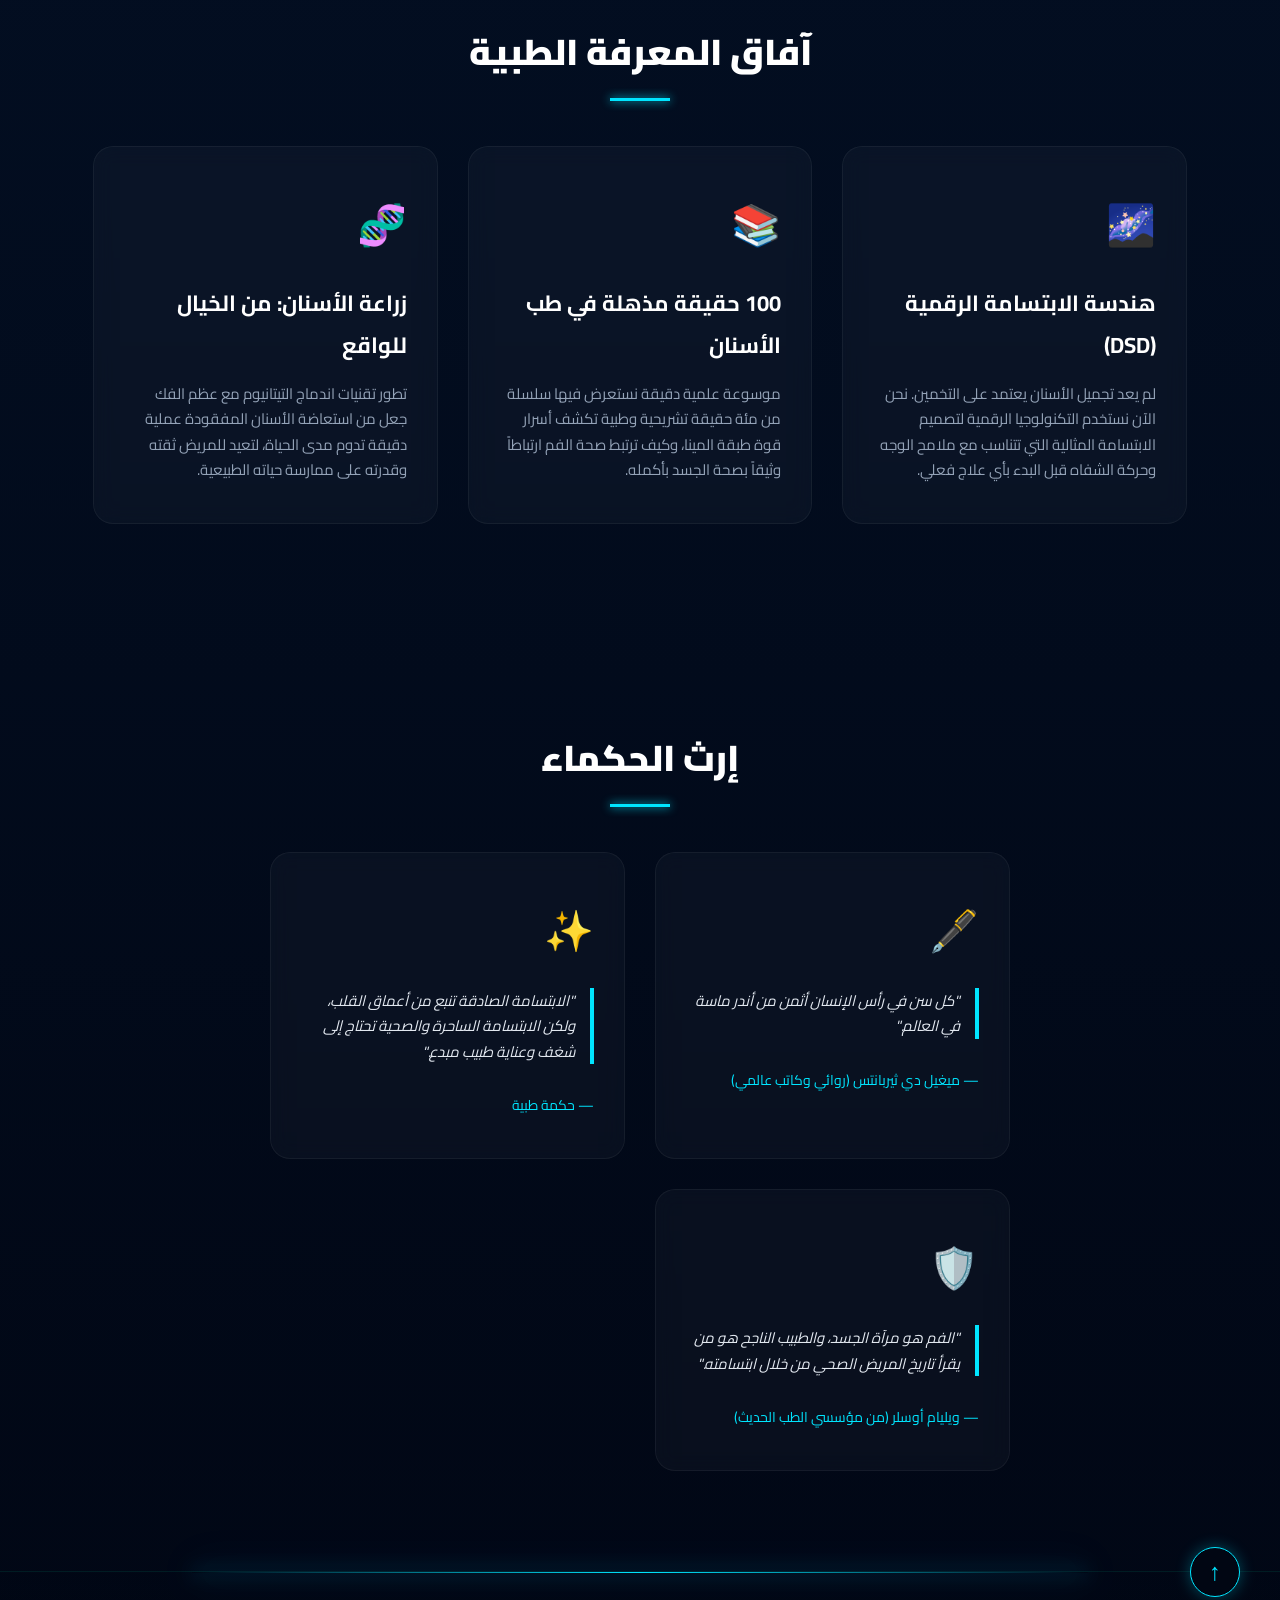
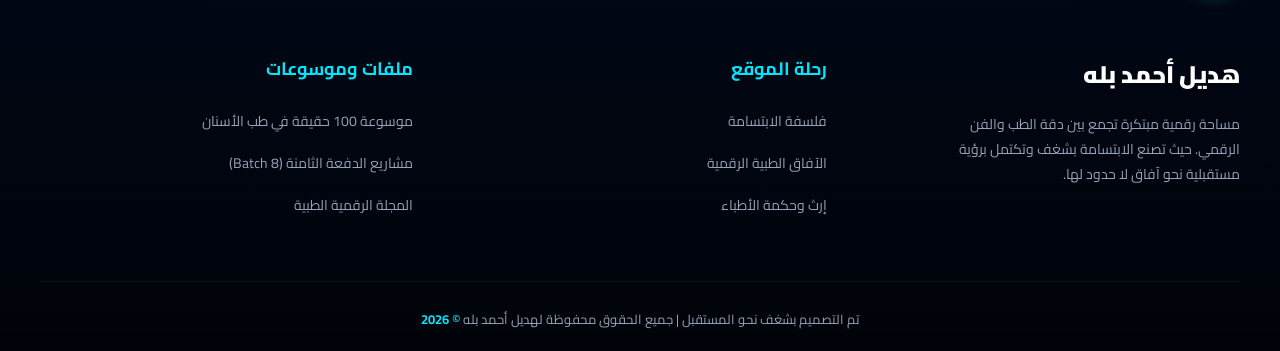
==== commit e89f3f96: "Update footer copyright text with new attribution" ====
--- a/index.html
+++ b/index.html
@@ -599,7 +599,7 @@
         </div>
 
         <div class="footer-bottom">
-            <p>تم التصميم بشغف نحو المستقبل | جميع الحقوق محفوظة <span>&copy; 2026</span></p>
+            <p>تم التصميم بشغف نحو المستقبل | جميع الحقوق محفوظة لهديل أحمد بله <span>&copy; 2026</span></p>
         </div>
     </footer>
 
@@ -685,4 +685,4 @@
     </script>
 
 </body>
-</html>+</html>
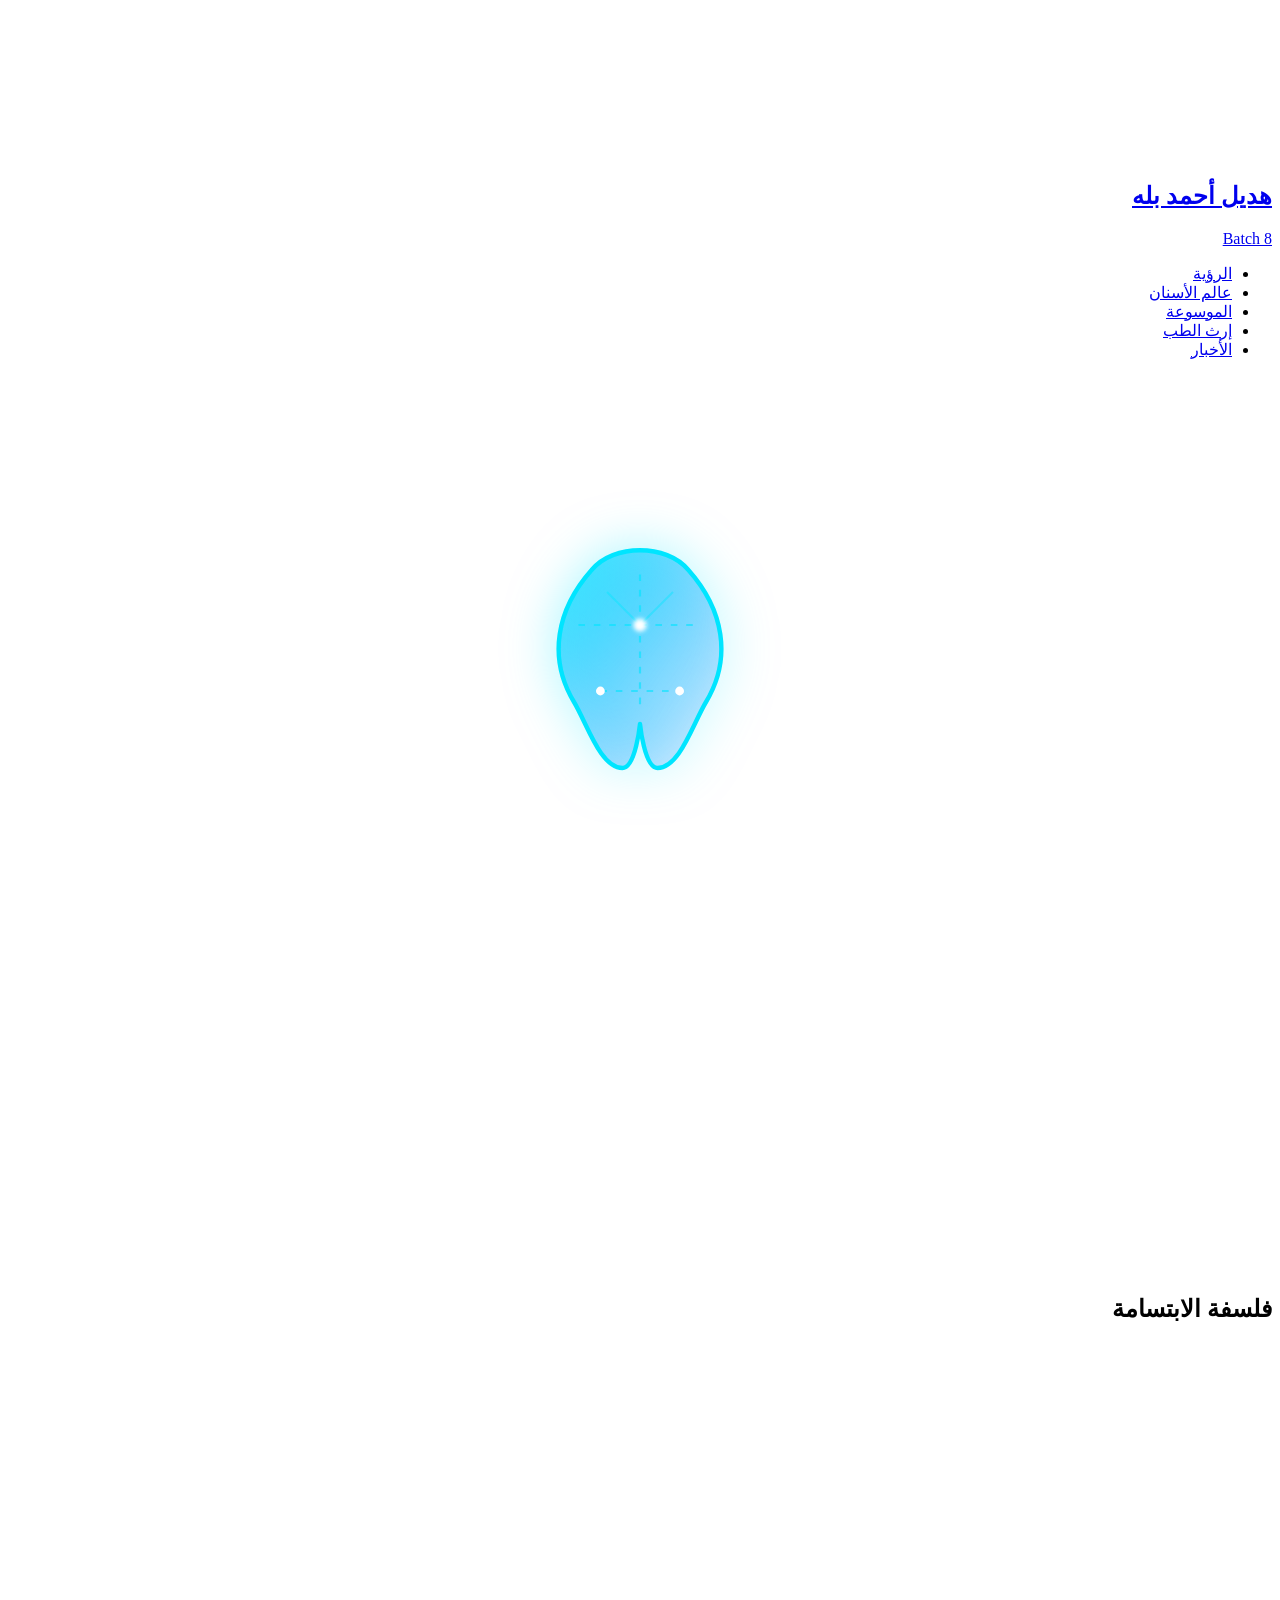
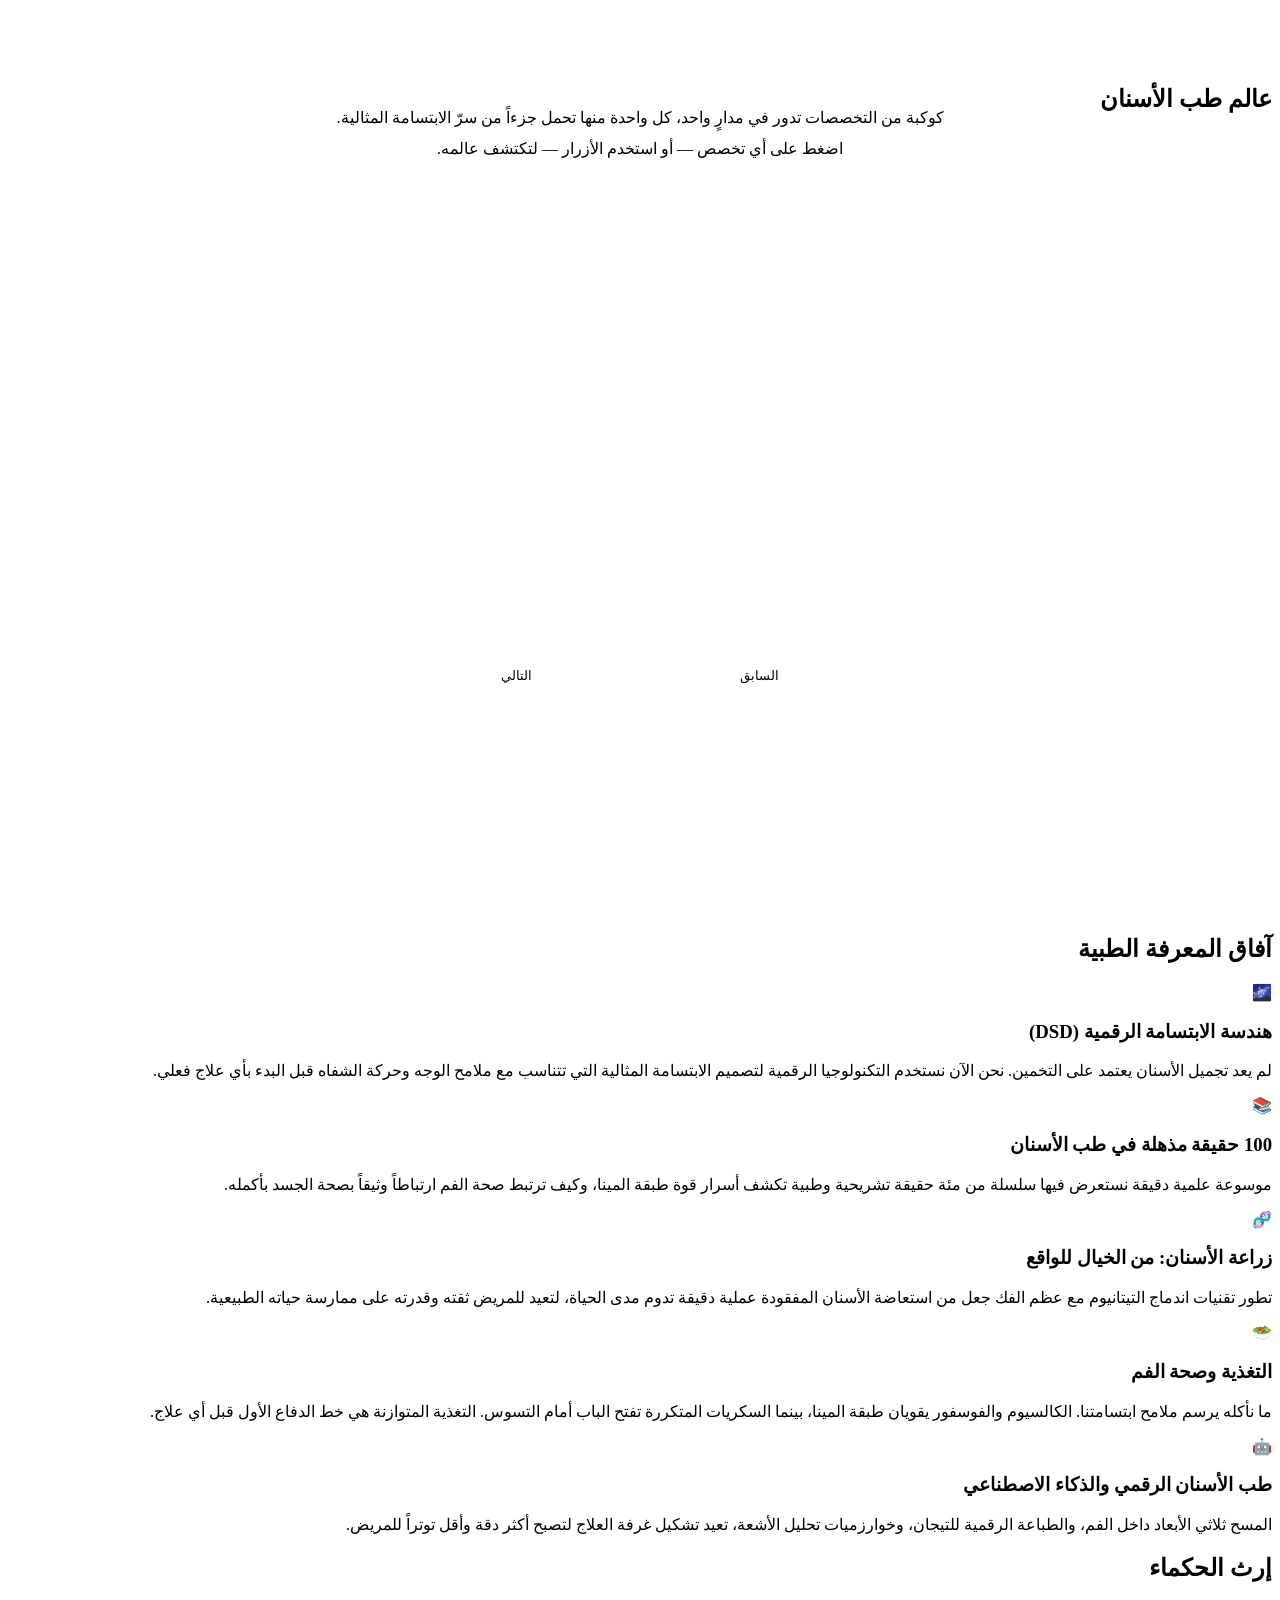
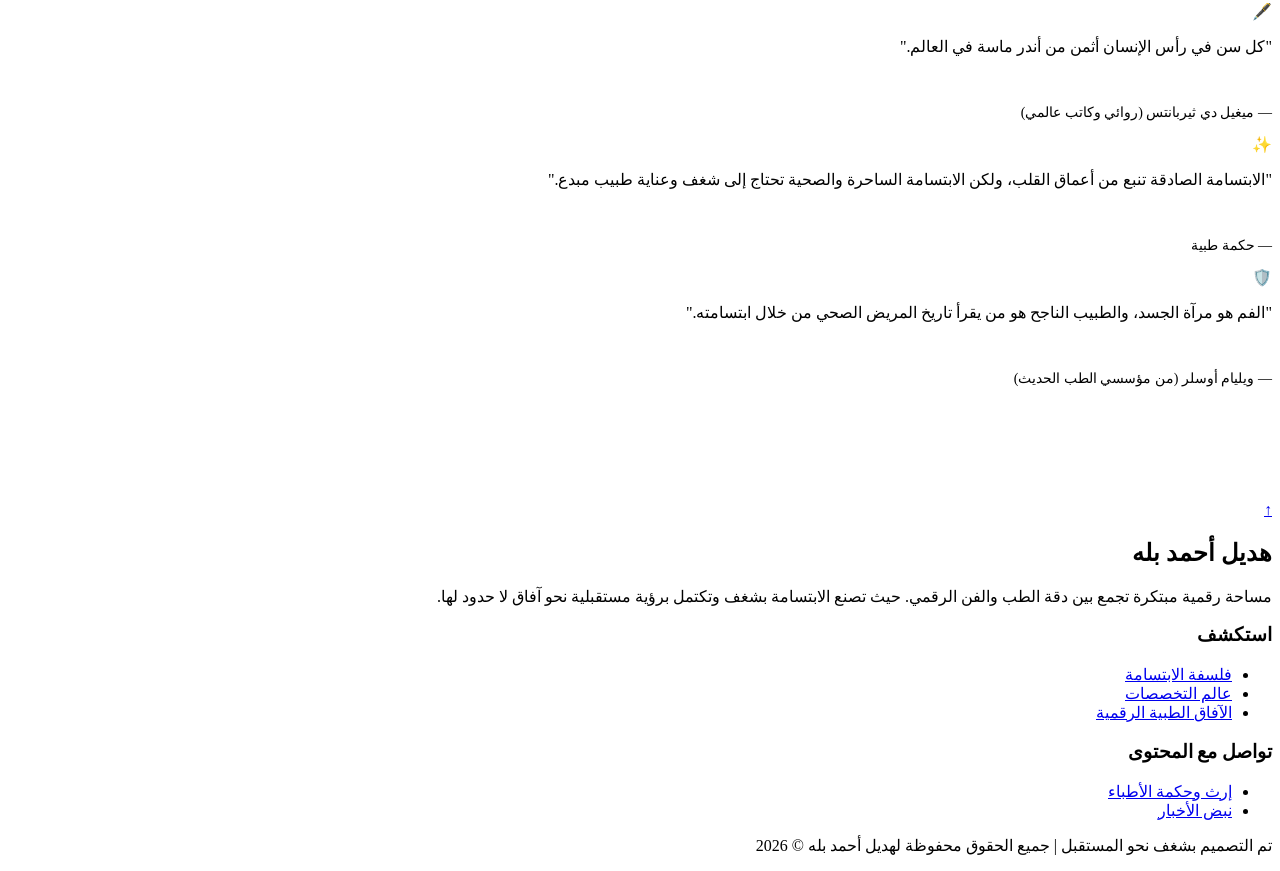
==== commit be218177: "Update index.html جديد" ====
--- a/index.html
+++ b/index.html
@@ -4,111 +4,16 @@
     <meta charset="UTF-8">
     <meta name="viewport" content="width=device-width, initial-scale=1.0">
     <title>مؤسسة هديل أحمد بله | Batch 8</title>
+    <meta name="description" content="مؤسسة هديل أحمد بله — رحلة رقمية تفاعلية في عالم طب الأسنان، تجمع بين المعرفة الطبية الموثوقة وتصميم هولوغرامي مستقبلي يحتفي بفن الابتسامة.">
+    <meta property="og:title" content="مؤسسة هديل أحمد بله | طب الأسنان">
+    <meta property="og:description" content="رحلة رقمية تفاعلية في عالم طب الأسنان، بروح هولوغرامية مستقبلية.">
+    <meta property="og:type" content="website">
+    <link rel="icon" type="image/svg+xml" href="favicon.svg">
     <link href="https://fonts.googleapis.com/css2?family=Cairo:wght@300;400;700;900&display=swap" rel="stylesheet">
-    
+    <link rel="stylesheet" href="style.css">
+
     <style>
-        :root {
-            --primary-glow: #00e5ff;
-            --secondary-glow: #0077ff;
-            --bg-deep: #010613;
-            --bg-ocean: #04142c;
-            --text-light: #e2e8f0;
-            --text-muted: #94a3b8;
-            --glass-bg: rgba(255, 255, 255, 0.03);
-            --glass-border: rgba(0, 229, 255, 0.15);
-        }
-
-        * {
-            margin: 0;
-            padding: 0;
-            box-sizing: border-box;
-            font-family: 'Cairo', sans-serif;
-            scroll-behavior: smooth;
-        }
-
-        body {
-            background: linear-gradient(to top, var(--bg-deep), var(--bg-ocean));
-            color: var(--text-light);
-            overflow-x: hidden;
-            min-height: 100vh;
-            display: flex;
-            flex-direction: column;
-        }
-
-        /* خلفية الجسيمات السحرية */
-        #magicCanvas {
-            position: fixed;
-            top: 0;
-            left: 0;
-            width: 100%;
-            height: 100%;
-            z-index: -1;
-            pointer-events: none;
-        }
-
-        /* شريط التنقل */
-        header {
-            padding: 25px 40px;
-            position: fixed;
-            width: 100%;
-            top: 0;
-            z-index: 1000;
-            display: flex;
-            justify-content: space-between;
-            align-items: center;
-            background: linear-gradient(to bottom, rgba(1, 6, 19, 0.95), transparent);
-            backdrop-filter: blur(5px);
-        }
-
-        .brand {
-            display: flex;
-            align-items: center;
-            gap: 12px;
-            text-decoration: none;
-            opacity: 0;
-            animation: fadeInDown 1.5s ease forwards 0.5s;
-        }
-
-        .brand h2 {
-            font-size: 20px;
-            font-weight: 900;
-            color: #fff;
-            letter-spacing: 1px;
-        }
-
-        .batch {
-            font-size: 10px;
-            border: 1px solid var(--primary-glow);
-            color: var(--primary-glow);
-            padding: 3px 10px;
-            border-radius: 20px;
-            letter-spacing: 2px;
-            text-transform: uppercase;
-            box-shadow: 0 0 10px rgba(0, 229, 255, 0.2);
-        }
-
-        .nav-links {
-            display: flex;
-            gap: 40px;
-            list-style: none;
-            opacity: 0;
-            animation: fadeInDown 1.5s ease forwards 1s;
-        }
-
-        .nav-links a {
-            color: var(--text-light);
-            text-decoration: none;
-            font-size: 14px;
-            font-weight: 400;
-            transition: color 0.4s ease, text-shadow 0.4s ease;
-        }
-
-        .nav-links a:hover {
-            color: var(--primary-glow);
-            text-shadow: 0 0 15px var(--primary-glow);
-        }
-
-        /* الواجهة الرئيسية */
+        /* ---------------- الواجهة الرئيسية ---------------- */
         .hero {
             height: 100vh;
             display: flex;
@@ -120,7 +25,6 @@
             padding: 0 20px;
         }
 
-        /* حاوية السن الرقمي المطور */
         .digital-tooth-container {
             position: relative;
             width: 220px;
@@ -175,34 +79,31 @@
             font-weight: 300;
         }
 
-        /* ---------------- أقسام المحتوى ---------------- */
-        .content-section {
-            padding: 100px 20px;
-            max-width: 1200px;
-            margin: 0 auto;
-            position: relative;
-            z-index: 10;
-        }
-
-        .section-title {
-            text-align: center;
-            font-size: 36px;
-            font-weight: 900;
-            color: #fff;
-            margin-bottom: 60px;
-            position: relative;
-        }
-
-        .section-title::after {
-            content: '';
+        .scroll-cue {
             position: absolute;
-            bottom: -15px;
+            bottom: 36px;
             left: 50%;
             transform: translateX(-50%);
-            width: 60px;
-            height: 3px;
-            background: var(--primary-glow);
-            box-shadow: 0 0 10px var(--primary-glow);
+            display: flex;
+            flex-direction: column;
+            align-items: center;
+            gap: 8px;
+            color: var(--text-muted);
+            font-size: 12px;
+            opacity: 0;
+            animation: fadeInUp 2s ease forwards 2.3s;
+        }
+        .scroll-cue span.line {
+            width: 1px;
+            height: 34px;
+            background: linear-gradient(to bottom, var(--primary-glow), transparent);
+            animation: scrollLine 2s ease-in-out infinite;
+        }
+        @keyframes scrollLine {
+            0% { transform: scaleY(0); transform-origin: top; }
+            50% { transform: scaleY(1); transform-origin: top; }
+            51% { transform-origin: bottom; }
+            100% { transform: scaleY(0); transform-origin: bottom; }
         }
 
         /* قسم رؤية هديل */
@@ -219,7 +120,7 @@
         }
 
         .vision-box::before {
-            content: '“';
+            content: '"';
             position: absolute;
             top: -20px;
             right: 40px;
@@ -243,193 +144,6 @@
             font-weight: 700;
         }
 
-        /* شبكة المقالات والاقتباسات */
-        .grid-container {
-            display: grid;
-            grid-template-columns: repeat(auto-fit, minmax(300px, 1fr));
-            gap: 30px;
-            margin-top: 50px;
-        }
-
-        .glass-card {
-            background: var(--glass-bg);
-            backdrop-filter: blur(10px);
-            border: 1px solid rgba(255,255,255,0.05);
-            border-radius: 20px;
-            padding: 40px 30px;
-            transition: all 0.4s ease;
-            position: relative;
-            overflow: hidden;
-        }
-
-        .glass-card:hover {
-            border-color: var(--primary-glow);
-            transform: translateY(-10px);
-            box-shadow: 0 15px 30px rgba(0, 229, 255, 0.15);
-        }
-
-        .glass-card .icon {
-            font-size: 40px;
-            margin-bottom: 20px;
-            color: var(--primary-glow);
-            display: inline-block;
-        }
-
-        .glass-card h3 {
-            font-size: 22px;
-            color: #fff;
-            margin-bottom: 15px;
-            font-weight: 700;
-        }
-
-        .glass-card p {
-            color: var(--text-muted);
-            font-size: 15px;
-            line-height: 1.7;
-        }
-
-        .global-quote {
-            border-right: 4px solid var(--primary-glow);
-            padding-right: 15px;
-            font-style: italic;
-            color: #e2e8f0 !important;
-        }
-
-        /* فئة تأثير الظهور عند التمرير */
-        .reveal {
-            opacity: 0;
-            transform: translateY(50px);
-            transition: all 1s ease-out;
-        }
-
-        .reveal.active {
-            opacity: 1;
-            transform: translateY(0);
-        }
-
-        /* ---------------- الفوتر الفخم المضاف حديثاً ---------------- */
-        .lux-footer {
-            margin-top: auto;
-            position: relative;
-            background: linear-gradient(to top, #00040a, transparent);
-            padding: 80px 20px 20px;
-            border-top: 1px solid rgba(0, 229, 255, 0.1);
-            z-index: 10;
-        }
-
-        /* الخط العلوي المضيء للفوتر */
-        .lux-footer::before {
-            content: '';
-            position: absolute;
-            top: 0;
-            left: 50%;
-            transform: translateX(-50%);
-            width: 70%;
-            height: 1px;
-            background: linear-gradient(90deg, transparent, var(--primary-glow), transparent);
-            box-shadow: 0 0 20px var(--primary-glow), 0 0 40px var(--secondary-glow);
-        }
-
-        .footer-content {
-            max-width: 1200px;
-            margin: 0 auto;
-            display: grid;
-            grid-template-columns: repeat(auto-fit, minmax(250px, 1fr));
-            gap: 40px;
-            padding-bottom: 50px;
-            border-bottom: 1px solid rgba(255, 255, 255, 0.05);
-        }
-
-        .footer-brand h2 {
-            font-size: 24px;
-            font-weight: 900;
-            color: #fff;
-            margin-bottom: 15px;
-        }
-
-        .footer-brand p {
-            color: var(--text-muted);
-            font-size: 14px;
-            line-height: 1.8;
-            max-width: 300px;
-        }
-
-        .footer-links h3 {
-            font-size: 18px;
-            color: var(--primary-glow);
-            margin-bottom: 20px;
-            font-weight: 700;
-        }
-
-        .footer-links ul {
-            list-style: none;
-        }
-
-        .footer-links ul li {
-            margin-bottom: 12px;
-        }
-
-        .footer-links ul li a {
-            color: var(--text-muted);
-            text-decoration: none;
-            font-size: 14px;
-            transition: all 0.3s ease;
-            display: inline-block;
-        }
-
-        .footer-links ul li a:hover {
-            color: #fff;
-            transform: translateX(-5px); /* حركة خفيفة لليسار عند التأشير */
-            text-shadow: 0 0 10px var(--primary-glow);
-        }
-
-        /* زر العودة للأعلى */
-        .back-to-top {
-            position: absolute;
-            right: 40px;
-            top: -25px;
-            width: 50px;
-            height: 50px;
-            background: var(--bg-deep);
-            border: 1px solid var(--primary-glow);
-            border-radius: 50%;
-            display: flex;
-            justify-content: center;
-            align-items: center;
-            color: var(--primary-glow);
-            text-decoration: none;
-            font-size: 24px;
-            box-shadow: 0 0 15px rgba(0, 229, 255, 0.3);
-            transition: all 0.4s cubic-bezier(0.175, 0.885, 0.32, 1.275);
-            z-index: 20;
-        }
-
-        .back-to-top:hover {
-            transform: translateY(-10px) scale(1.1);
-            background: var(--primary-glow);
-            color: var(--bg-deep);
-            box-shadow: 0 10px 25px rgba(0, 229, 255, 0.6);
-        }
-
-        .footer-bottom {
-            text-align: center;
-            padding-top: 25px;
-            font-size: 13px;
-            color: var(--text-muted);
-        }
-
-        .footer-bottom span {
-            color: var(--primary-glow);
-            font-weight: 700;
-            animation: pulse 2s infinite;
-        }
-
-        @keyframes pulse {
-            0% { opacity: 0.7; text-shadow: 0 0 5px transparent; }
-            50% { opacity: 1; text-shadow: 0 0 15px var(--primary-glow); }
-            100% { opacity: 0.7; text-shadow: 0 0 5px transparent; }
-        }
-
         /* الحركات الانتقالية */
         @keyframes riseFromTheDeep {
             0% { opacity: 0; transform: translateY(150px) scale(0.8); filter: blur(10px); }
@@ -441,39 +155,193 @@
             50% { transform: translateY(-25px); }
         }
 
-        @keyframes fadeInUp {
-            to { opacity: 1; transform: translateY(0); }
-        }
-
-        @keyframes fadeInDown {
-            from { opacity: 0; transform: translateY(-20px); }
-            to { opacity: 1; transform: translateY(0); }
+        /* ================= عالم طب الأسنان — القسم المداري ثلاثي الأبعاد ================= */
+        .world-intro {
+            text-align: center;
+            max-width: 640px;
+            margin: -30px auto 0;
+            color: var(--text-muted);
+            font-size: 16px;
+            line-height: 1.9;
+        }
+
+        .orbit-wrap {
+            display: flex;
+            flex-direction: column;
+            align-items: center;
+            gap: 34px;
+            margin-top: 60px;
+        }
+
+        .orbit-scene {
+            width: 100%;
+            max-width: 560px;
+            height: 400px;
+            position: relative;
+            perspective: 1300px;
+            transform-style: preserve-3d;
+        }
+
+        .orbit-hub {
+            position: absolute;
+            top: 50%;
+            left: 50%;
+            width: 92px;
+            height: 110px;
+            transform: translate(-50%, -50%);
+            animation: hubPulse 4s ease-in-out infinite;
+        }
+
+        .hub-svg { width: 100%; height: 100%; filter: drop-shadow(0 0 18px rgba(0, 229, 255, 0.55)); }
+
+        @keyframes hubPulse {
+            0%, 100% { filter: drop-shadow(0 0 14px rgba(0,229,255,.5)); }
+            50% { filter: drop-shadow(0 0 30px rgba(0,229,255,.9)); }
+        }
+
+        .orbit-ring {
+            position: absolute;
+            top: 50%;
+            left: 50%;
+            width: 0;
+            height: 0;
+            transform-style: preserve-3d;
+            transform: rotateY(0deg);
+            transition: transform 1s cubic-bezier(0.22, 1, 0.36, 1);
+            --radius: 225px;
+        }
+
+        .orbit-item {
+            position: absolute;
+            top: 50%;
+            left: 50%;
+            width: 116px;
+            height: 116px;
+            transform: translate(-50%, -50%) rotateY(calc(45deg * var(--i))) translateZ(var(--radius));
+            display: flex;
+            flex-direction: column;
+            align-items: center;
+            justify-content: center;
+            gap: 8px;
+            background: var(--glass-bg);
+            border: 1px solid rgba(255, 255, 255, 0.08);
+            border-radius: 22px;
+            backdrop-filter: blur(8px);
+            color: var(--text-light);
+            padding: 10px;
+            appearance: none;
+            transition: border-color .35s ease, box-shadow .35s ease, background .35s ease;
+        }
+
+        .orbit-item .emoji {
+            font-size: 30px;
+            filter: drop-shadow(0 0 8px rgba(0, 229, 255, 0.45));
+        }
+
+        .orbit-item .label {
+            font-size: 11px;
+            font-weight: 700;
+            text-align: center;
+            line-height: 1.4;
+        }
+
+        .orbit-item:hover,
+        .orbit-item:focus-visible,
+        .orbit-item.is-active {
+            border-color: var(--primary-glow);
+            background: rgba(0, 229, 255, 0.09);
+            box-shadow: 0 0 30px rgba(0, 229, 255, 0.3);
+        }
+
+        .orbit-controls {
+            display: flex;
+            align-items: center;
+            gap: 20px;
+        }
+
+        .orbit-arrow {
+            background: transparent;
+            border: 1px solid var(--glass-border);
+            color: var(--text-light);
+            padding: 10px 24px;
+            border-radius: 30px;
+            font-size: 13px;
+            transition: all .3s ease;
+        }
+        .orbit-arrow:hover, .orbit-arrow:focus-visible {
+            border-color: var(--primary-glow);
+            color: var(--primary-glow);
+            box-shadow: 0 0 15px rgba(0,229,255,.25);
+        }
+
+        .orbit-dots { display: flex; gap: 8px; }
+        .orbit-dot {
+            width: 8px; height: 8px; border-radius: 50%;
+            background: rgba(255,255,255,0.15);
+            border: none; padding: 0;
+            transition: all .3s ease;
+        }
+        .orbit-dot.is-active {
+            background: var(--primary-glow);
+            box-shadow: 0 0 10px var(--primary-glow);
+            transform: scale(1.3);
+        }
+
+        .orbit-panel {
+            text-align: center;
+            max-width: 560px;
+            width: 100%;
+            background: var(--glass-bg);
+            border: 1px solid var(--glass-border);
+            border-radius: 24px;
+            padding: 30px 35px;
+            backdrop-filter: blur(12px);
+            min-height: 118px;
+        }
+
+        .orbit-panel-title {
+            color: var(--primary-glow);
+            font-size: 20px;
+            margin-bottom: 12px;
+            font-weight: 900;
+        }
+
+        .orbit-panel-desc {
+            color: var(--text-muted);
+            font-size: 15px;
+            line-height: 1.8;
         }
 
         @media (max-width: 768px) {
-            header { padding: 20px; flex-direction: column; gap: 15px; }
-            .nav-links { gap: 20px; justify-content: center; }
             .digital-tooth-container { width: 150px; height: 200px; }
             .vision-text { font-size: 22px; }
-            .back-to-top { right: 20px; top: -20px; width: 40px; height: 40px; font-size: 20px; }
+
+            .orbit-scene { height: 300px; }
+            .orbit-ring { --radius: 118px; }
+            .orbit-item { width: 82px; height: 82px; border-radius: 16px; gap: 4px; }
+            .orbit-item .emoji { font-size: 22px; }
+            .orbit-item .label { font-size: 8.5px; }
+            .orbit-hub { width: 62px; height: 74px; }
+            .orbit-panel { padding: 24px 22px; }
         }
     </style>
 </head>
 <body>
 
-    <!-- سماء الإبداع وأعماق المحيط (الجسيمات) -->
     <canvas id="magicCanvas"></canvas>
 
     <!-- شريط التنقل -->
     <header>
-        <a href="#" class="brand">
+        <a href="#top" class="brand">
             <h2>هديل أحمد بله</h2>
             <span class="batch">Batch 8</span>
         </a>
         <ul class="nav-links">
             <li><a href="#vision">الرؤية</a></li>
+            <li><a href="#world">عالم الأسنان</a></li>
             <li><a href="#insights">الموسوعة</a></li>
             <li><a href="#quotes">إرث الطب</a></li>
+            <li><a href="news.html">الأخبار</a></li>
         </ul>
     </header>
 
@@ -502,6 +370,11 @@
             <h1>طب الأسنان ليس مجرد علم،<br>بل هو <strong>فن يعيد صياغة الحياة</strong></h1>
             <p>هنا تتلاقى دقة الطب مع أفق الإبداع اللامحدود. رحلة في أعماق المعرفة الطبية، ترتفع بنا نحو آفاق جديدة في عالم تجميل وصحة الأسنان، برؤية تتجاوز المألوف.</p>
         </div>
+
+        <div class="scroll-cue" aria-hidden="true">
+            <span>مرّر للأسفل</span>
+            <span class="line"></span>
+        </div>
     </section>
 
     <!-- قسم رؤية هديل -->
@@ -513,11 +386,72 @@
         </div>
     </section>
 
+    <!-- قسم عالم طب الأسنان (مدار ثلاثي الأبعاد) -->
+    <section id="world" class="content-section reveal">
+        <h2 class="section-title">عالم طب الأسنان</h2>
+        <p class="world-intro">كوكبة من التخصصات تدور في مدارٍ واحد، كل واحدة منها تحمل جزءاً من سرّ الابتسامة المثالية. اضغط على أي تخصص — أو استخدم الأزرار — لتكتشف عالمه.</p>
+
+        <div class="orbit-wrap">
+            <div class="orbit-scene">
+                <div class="orbit-hub" aria-hidden="true">
+                    <svg viewBox="0 0 100 120" class="hub-svg" xmlns="http://www.w3.org/2000/svg">
+                        <defs>
+                            <linearGradient id="hubGrad" x1="0%" y1="0%" x2="100%" y2="100%">
+                                <stop offset="0%" stop-color="#00e5ff" stop-opacity="0.9"/>
+                                <stop offset="100%" stop-color="#0077ff" stop-opacity="0.15"/>
+                            </linearGradient>
+                        </defs>
+                        <path d="M28 20 C38 8, 62 8, 72 20 C88 38, 92 60, 80 80 C74 90, 68 110, 58 110 C52 110, 50 90, 50 90 C50 90, 48 110, 42 110 C32 110, 26 90, 20 80 C8 60, 12 38, 28 20 Z"
+                              fill="url(#hubGrad)" stroke="#00e5ff" stroke-width="2"/>
+                    </svg>
+                </div>
+
+                <div class="orbit-ring" id="orbitRing">
+                    <button type="button" class="orbit-item is-active" style="--i:0" data-title="تقويم الأسنان" data-desc="علاج تراص وترتيب الأسنان والفكين باستخدام التقويم الثابت أو الشفاف، لتحقيق ابتسامة متناسقة ووظيفة أفضل للمضغ.">
+                        <span class="emoji">😁</span><span class="label">تقويم الأسنان</span>
+                    </button>
+                    <button type="button" class="orbit-item" style="--i:1" data-title="طب أسنان الأطفال" data-desc="رعاية متخصصة للأسنان اللبنية والدائمة لدى الأطفال، تجمع بين الوقاية والعلاج بأسلوب لطيف يبني علاقة إيجابية مع طبيب الأسنان.">
+                        <span class="emoji">👶</span><span class="label">طب أسنان الأطفال</span>
+                    </button>
+                    <button type="button" class="orbit-item" style="--i:2" data-title="زراعة الأسنان" data-desc="تعويض الأسنان المفقودة بجذور تيتانيوم تندمج مع عظم الفك، لتُركّب عليها تيجان تحاكي الأسنان الطبيعية شكلاً ووظيفة.">
+                        <span class="emoji">🦷</span><span class="label">زراعة الأسنان</span>
+                    </button>
+                    <button type="button" class="orbit-item" style="--i:3" data-title="علاج الجذور" data-desc="علاج التهابات وأمراض لُبّ السن للحفاظ على السن الطبيعي بدلاً من خلعه، من خلال تنظيف القنوات الجذرية وحشوها.">
+                        <span class="emoji">🔬</span><span class="label">علاج الجذور</span>
+                    </button>
+                    <button type="button" class="orbit-item" style="--i:4" data-title="جراحة الفم والفكين" data-desc="التدخلات الجراحية المتعلقة بالفك والوجه والفم، من خلع الأسنان المعقد إلى تصحيح تشوهات الفكين.">
+                        <span class="emoji">⚕️</span><span class="label">جراحة الفم والفكين</span>
+                    </button>
+                    <button type="button" class="orbit-item" style="--i:5" data-title="تجميل وتبييض الأسنان" data-desc="تحسين مظهر الابتسامة عبر التبييض والقشور الخزفية والتصميم الرقمي للابتسامة (DSD) بما يناسب ملامح الوجه.">
+                        <span class="emoji">✨</span><span class="label">تجميل وتبييض الأسنان</span>
+                    </button>
+                    <button type="button" class="orbit-item" style="--i:6" data-title="التركيبات السنية" data-desc="تعويض الأسنان المفقودة أو التالفة بتيجان وجسور وأطقم متحركة أو ثابتة تعيد الوظيفة والجمال.">
+                        <span class="emoji">🌉</span><span class="label">التركيبات السنية</span>
+                    </button>
+                    <button type="button" class="orbit-item" style="--i:7" data-title="طب اللثة والوقاية" data-desc="الحفاظ على صحة اللثة والأنسجة الداعمة للأسنان، ومنع تطور الأمراض عبر التنظيف الدوري والتوعية الوقائية.">
+                        <span class="emoji">🛡️</span><span class="label">طب اللثة والوقاية</span>
+                    </button>
+                </div>
+            </div>
+
+            <div class="orbit-controls">
+                <button type="button" class="orbit-arrow" id="orbitPrev">السابق</button>
+                <div class="orbit-dots" id="orbitDots"></div>
+                <button type="button" class="orbit-arrow" id="orbitNext">التالي</button>
+            </div>
+
+            <div class="orbit-panel">
+                <h3 class="orbit-panel-title" id="orbitPanelTitle">تقويم الأسنان</h3>
+                <p class="orbit-panel-desc" id="orbitPanelDesc">علاج تراص وترتيب الأسنان والفكين باستخدام التقويم الثابت أو الشفاف، لتحقيق ابتسامة متناسقة ووظيفة أفضل للمضغ.</p>
+            </div>
+        </div>
+    </section>
+
     <!-- قسم المقالات والموسوعة الطبية -->
     <section id="insights" class="content-section reveal">
         <h2 class="section-title">آفاق المعرفة الطبية</h2>
         <div class="grid-container">
-            
+
             <div class="glass-card">
                 <div class="icon">🌌</div>
                 <h3>هندسة الابتسامة الرقمية (DSD)</h3>
@@ -534,6 +468,18 @@
                 <div class="icon">🧬</div>
                 <h3>زراعة الأسنان: من الخيال للواقع</h3>
                 <p>تطور تقنيات اندماج التيتانيوم مع عظم الفك جعل من استعاضة الأسنان المفقودة عملية دقيقة تدوم مدى الحياة، لتعيد للمريض ثقته وقدرته على ممارسة حياته الطبيعية.</p>
+            </div>
+
+            <div class="glass-card">
+                <div class="icon">🥗</div>
+                <h3>التغذية وصحة الفم</h3>
+                <p>ما نأكله يرسم ملامح ابتسامتنا. الكالسيوم والفوسفور يقويان طبقة المينا، بينما السكريات المتكررة تفتح الباب أمام التسوس. التغذية المتوازنة هي خط الدفاع الأول قبل أي علاج.</p>
+            </div>
+
+            <div class="glass-card">
+                <div class="icon">🤖</div>
+                <h3>طب الأسنان الرقمي والذكاء الاصطناعي</h3>
+                <p>المسح ثلاثي الأبعاد داخل الفم، والطباعة الرقمية للتيجان، وخوارزميات تحليل الأشعة، تعيد تشكيل غرفة العلاج لتصبح أكثر دقة وأقل توتراً للمريض.</p>
             </div>
 
         </div>
@@ -543,7 +489,7 @@
     <section id="quotes" class="content-section reveal" style="padding-bottom: 100px;">
         <h2 class="section-title">إرث الحكماء</h2>
         <div class="grid-container">
-            
+
             <div class="glass-card">
                 <div class="icon">🖋️</div>
                 <p class="global-quote">"كل سن في رأس الإنسان أثمن من أندر ماسة في العالم."</p>
@@ -570,7 +516,6 @@
 
     <!-- الفوتر الفخم -->
     <footer class="lux-footer">
-        <!-- زر العودة للأعلى -->
         <a href="#top" class="back-to-top" title="العودة للقمة">↑</a>
 
         <div class="footer-content">
@@ -580,20 +525,19 @@
             </div>
 
             <div class="footer-links">
-                <h3>رحلة الموقع</h3>
+                <h3>استكشف</h3>
                 <ul>
                     <li><a href="#vision">فلسفة الابتسامة</a></li>
+                    <li><a href="#world">عالم التخصصات</a></li>
                     <li><a href="#insights">الآفاق الطبية الرقمية</a></li>
+                </ul>
+            </div>
+
+            <div class="footer-links">
+                <h3>تواصل مع المحتوى</h3>
+                <ul>
                     <li><a href="#quotes">إرث وحكمة الأطباء</a></li>
-                </ul>
-            </div>
-
-            <div class="footer-links">
-                <h3>ملفات وموسوعات</h3>
-                <ul>
-                    <li><a href="#">موسوعة 100 حقيقة في طب الأسنان</a></li>
-                    <li><a href="#">مشاريع الدفعة الثامنة (Batch 8)</a></li>
-                    <li><a href="#">المجلة الرقمية الطبية</a></li>
+                    <li><a href="news.html">نبض الأخبار</a></li>
                 </ul>
             </div>
         </div>
@@ -603,85 +547,87 @@
         </div>
     </footer>
 
-    <!-- سكريبت التفاعل، الجسيمات، والظهور عند التمرير -->
+    <script src="shared.js"></script>
     <script>
-        // 1. التفاعل ثلاثي الأبعاد مع السن الرقمي
-        const tooth = document.querySelector('.elements-3d');
-        document.addEventListener('mousemove', (e) => {
-            const xAxis = (window.innerWidth / 2 - e.pageX) / 40;
-            const yAxis = (window.innerHeight / 2 - e.pageY) / 40;
-            tooth.style.transform = `rotateY(${xAxis}deg) rotateX(${yAxis}deg)`;
-        });
-
-        // 2. نظام الجسيمات (فقاعات أعماق المحيط)
-        const canvas = document.getElementById('magicCanvas');
-        const ctx = canvas.getContext('2d');
-        canvas.width = window.innerWidth;
-        canvas.height = window.innerHeight;
-        let particlesArray = [];
-
-        class Particle {
-            constructor() {
-                this.x = Math.random() * canvas.width;
-                this.y = canvas.height + Math.random() * 100;
-                this.size = Math.random() * 2.5 + 0.5;
-                this.speedY = Math.random() * 1.5 + 0.5;
-                this.opacity = Math.random() * 0.5 + 0.1;
+        // التفاعل ثلاثي الأبعاد مع السن الرقمي في الواجهة الرئيسية
+        (function () {
+            var tooth = document.querySelector('.elements-3d');
+            if (!tooth) return;
+            var reduceMotion = window.matchMedia('(prefers-reduced-motion: reduce)').matches;
+            if (reduceMotion) return;
+            document.addEventListener('mousemove', function (e) {
+                var xAxis = (window.innerWidth / 2 - e.pageX) / 40;
+                var yAxis = (window.innerHeight / 2 - e.pageY) / 40;
+                tooth.style.transform = 'rotateY(' + xAxis + 'deg) rotateX(' + yAxis + 'deg)';
+            });
+        })();
+
+        // مدار عالم طب الأسنان ثلاثي الأبعاد
+        (function () {
+            var ring = document.getElementById('orbitRing');
+            var items = document.querySelectorAll('.orbit-item');
+            var panelTitle = document.getElementById('orbitPanelTitle');
+            var panelDesc = document.getElementById('orbitPanelDesc');
+            var dotsWrap = document.getElementById('orbitDots');
+            var prevBtn = document.getElementById('orbitPrev');
+            var nextBtn = document.getElementById('orbitNext');
+            var scene = document.querySelector('.orbit-scene');
+            if (!ring || !items.length) return;
+
+            var N = items.length;
+            var current = 0;
+            var timer = null;
+            var reduceMotion = window.matchMedia('(prefers-reduced-motion: reduce)').matches;
+
+            items.forEach(function (item, i) {
+                var dot = document.createElement('button');
+                dot.type = 'button';
+                dot.className = 'orbit-dot';
+                dot.setAttribute('aria-label', item.getAttribute('data-title'));
+                dot.addEventListener('click', function () { goTo(i); });
+                dotsWrap.appendChild(dot);
+            });
+            var dots = document.querySelectorAll('.orbit-dot');
+
+            function render() {
+                ring.style.transform = 'rotateY(' + (-45 * current) + 'deg)';
+                items.forEach(function (item, i) {
+                    item.classList.toggle('is-active', i === current);
+                });
+                dots.forEach(function (d, i) {
+                    d.classList.toggle('is-active', i === current);
+                });
+                panelTitle.textContent = items[current].getAttribute('data-title');
+                panelDesc.textContent = items[current].getAttribute('data-desc');
             }
-            update() {
-                this.y -= this.speedY;
-                if (this.y < 0) {
-                    this.y = canvas.height;
-                    this.x = Math.random() * canvas.width;
-                }
+
+            function goTo(i) {
+                current = ((i % N) + N) % N;
+                render();
             }
-            draw() {
-                ctx.fillStyle = `rgba(0, 229, 255, ${this.opacity})`;
-                ctx.beginPath();
-                ctx.arc(this.x, this.y, this.size, 0, Math.PI * 2);
-                ctx.fill();
+
+            items.forEach(function (item, i) {
+                item.addEventListener('click', function () { goTo(i); });
+            });
+
+            prevBtn.addEventListener('click', function () { goTo(current - 1); });
+            nextBtn.addEventListener('click', function () { goTo(current + 1); });
+
+            function startAuto() {
+                if (reduceMotion) return;
+                stopAuto();
+                timer = setInterval(function () { goTo(current + 1); }, 4500);
             }
-        }
-
-        function initParticles() {
-            particlesArray = [];
-            for (let i = 0; i < 150; i++) {
-                particlesArray.push(new Particle());
+            function stopAuto() { if (timer) clearInterval(timer); }
+
+            if (scene) {
+                scene.addEventListener('mouseenter', stopAuto);
+                scene.addEventListener('mouseleave', startAuto);
             }
-        }
-
-        function animateParticles() {
-            ctx.clearRect(0, 0, canvas.width, canvas.height);
-            for (let i = 0; i < particlesArray.length; i++) {
-                particlesArray[i].update();
-                particlesArray[i].draw();
-            }
-            requestAnimationFrame(animateParticles);
-        }
-
-        window.addEventListener('resize', () => {
-            canvas.width = window.innerWidth;
-            canvas.height = window.innerHeight;
-            initParticles();
-        });
-
-        initParticles();
-        animateParticles();
-
-        // 3. تأثير الظهور عند التمرير للأسفل (Scroll Reveal)
-        const reveals = document.querySelectorAll('.reveal');
-        function revealOnScroll() {
-            for (let i = 0; i < reveals.length; i++) {
-                const windowHeight = window.innerHeight;
-                const elementTop = reveals[i].getBoundingClientRect().top;
-                const elementVisible = 150; 
-                if (elementTop < windowHeight - elementVisible) {
-                    reveals[i].classList.add('active');
-                }
-            }
-        }
-        window.addEventListener('scroll', revealOnScroll);
-        revealOnScroll(); 
+
+            render();
+            startAuto();
+        })();
     </script>
 
 </body>
